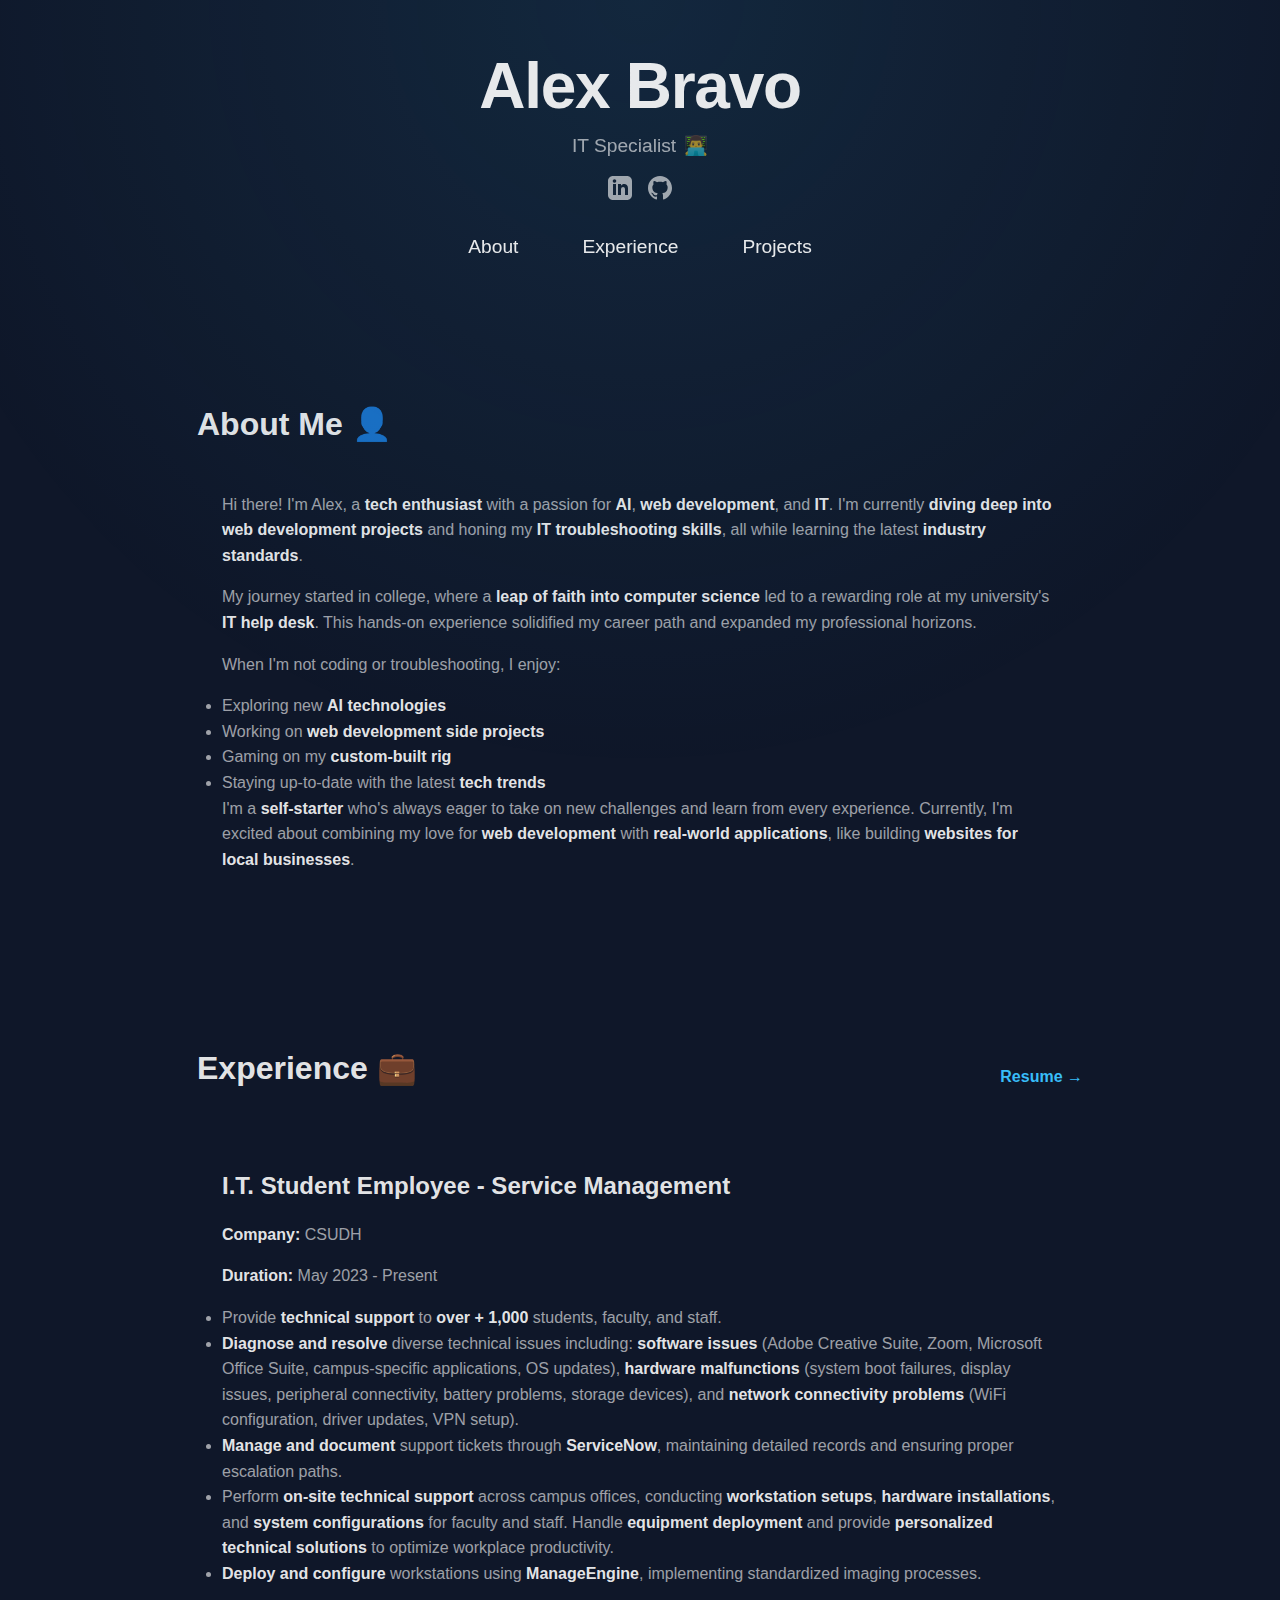
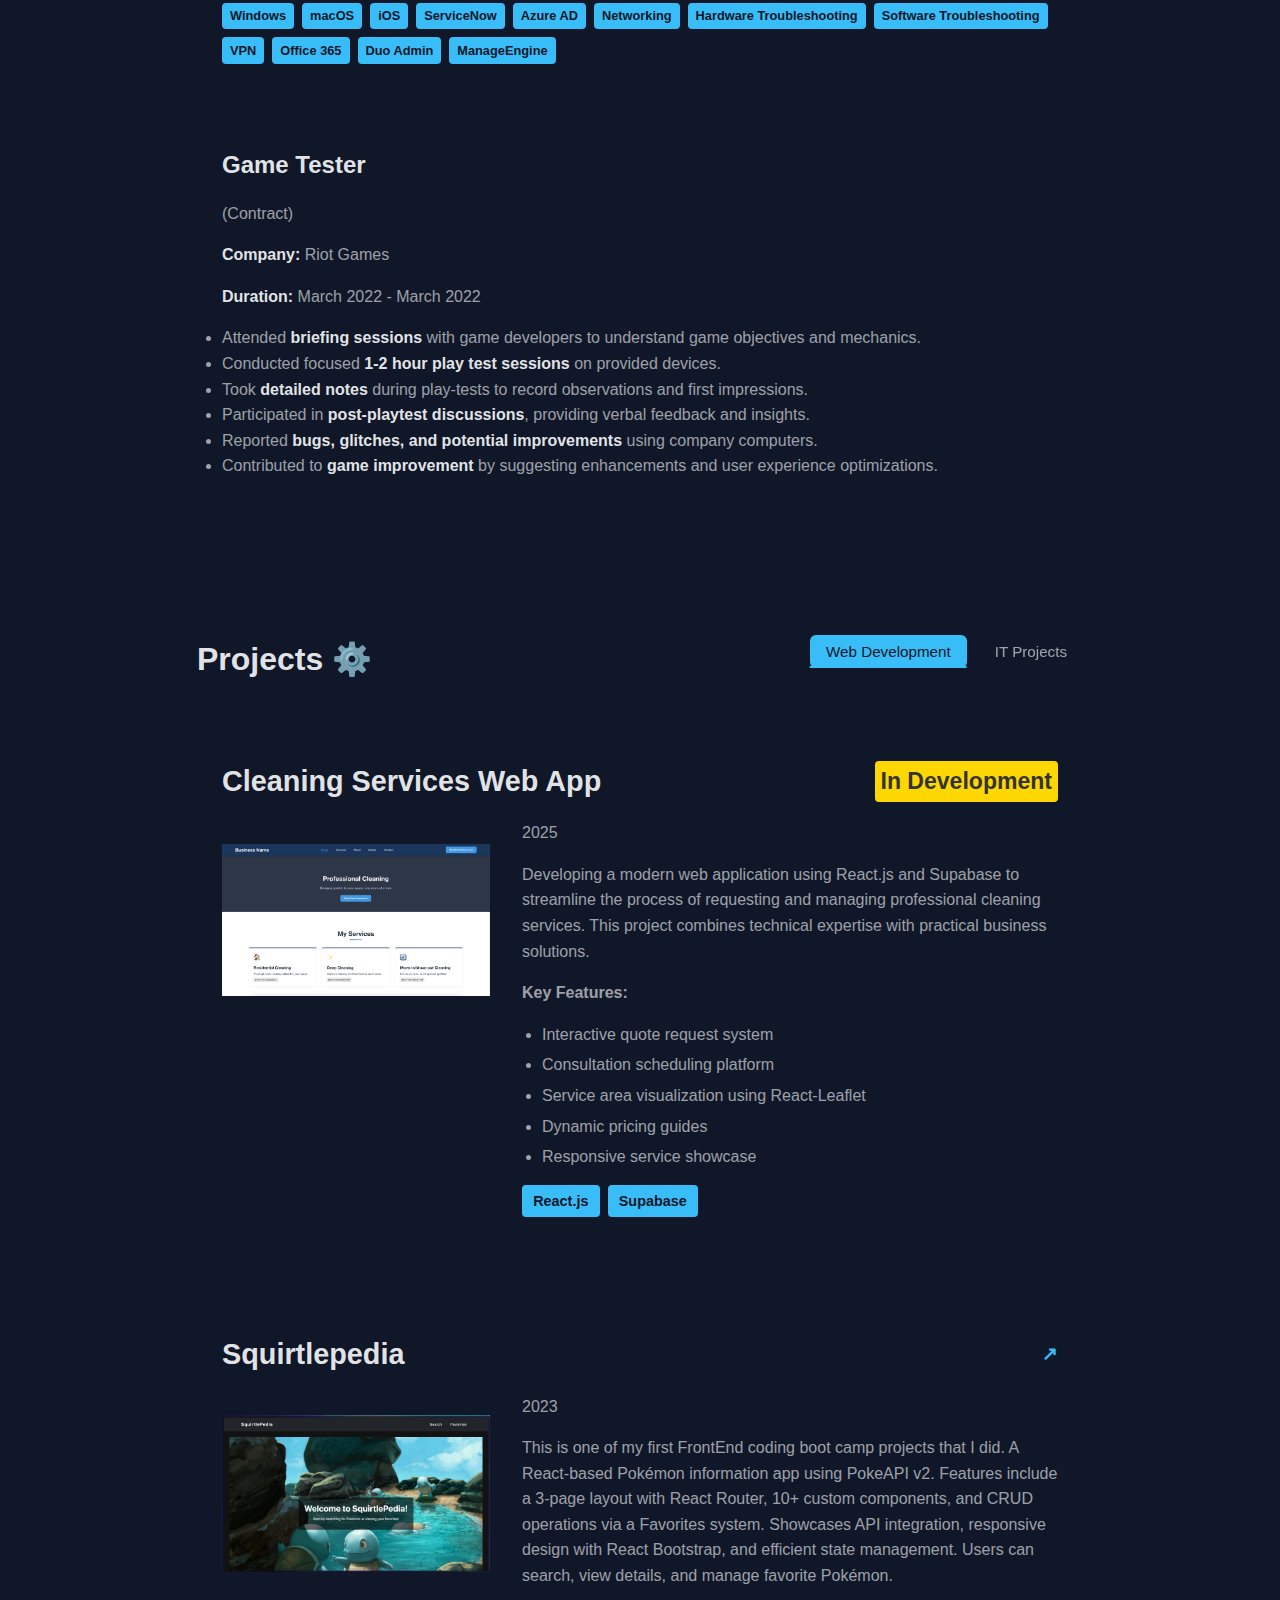
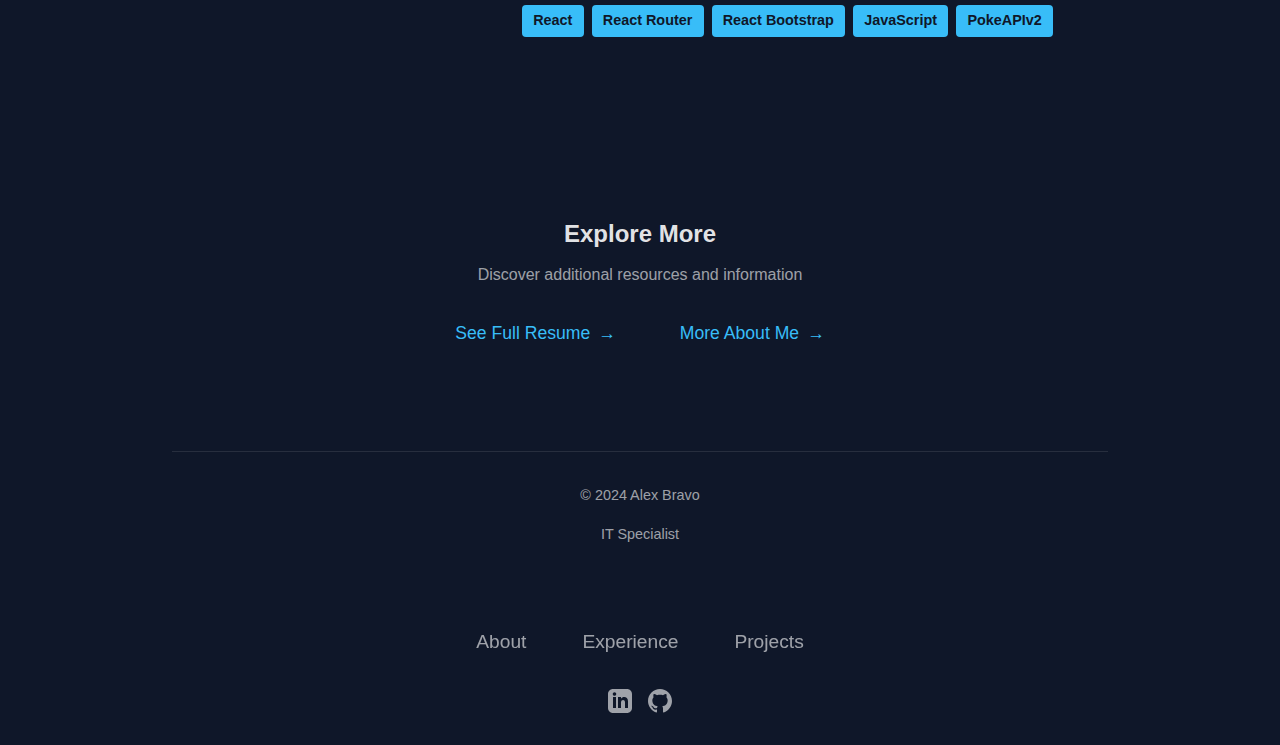
==== index.html @ 5f8d2069 "Deleted more about me page, edited a few other stuff in the home page" ====
<!DOCTYPE html5>
<html lang="en">
<head>
    <!-- Meta Tags Section:
         - UTF-8: Ensures proper character encoding
         - Viewport: Controls mobile responsive behavior
         - Description: Used for SEO and search result previews
         - Apple-specific tags: Optimizes display on iOS devices
         - Theme color: Sets the color of browser UI elements -->
    <meta charset="UTF-8">
    <meta name="viewport" content="width=device-width, initial-scale=1.0, viewport-fit=cover">
    <meta name="description" content="Alex Bravo - Web Developer portfolio showcasing projects and experience in front-end and back-end development.">
    <meta name="apple-mobile-web-app-capable" content="yes">
    <meta name="apple-mobile-web-app-status-bar-style" content="black-translucent">
    <meta name="theme-color" content="#0f1729">
    
    <!-- Favicon Section:
         Different sizes and formats for various devices and platforms
         - ICO: Traditional favicon for older browsers
         - PNG: Modern favicon format for better quality
         - Apple Touch Icon: For iOS home screen
         - Android Chrome: For Android devices -->
    <title>Alex Bravo - Portfolio</title>
    <link rel="icon" type="image/x-icon" sizes="16x16" href="images/favicons/favicon.ico">
    <link rel="icon" type="image/png" sizes="32x32" href="images/favicons/favicon-32x32.png">
    <link rel="icon" type="image/png" sizes="48x48" href="images/favicons/favicon-48x48.png">
    <link rel="apple-touch-icon" sizes="180x180" href="images/favicons/apple-touch-icon.png">
    <link rel="icon" type="image/png" sizes="192x192" href="images/favicons/android-chrome-192x192.png">
    
    <!-- External Resources:
         - CSS: Links to main stylesheet
         - Google Analytics: Tracks website traffic and user behavior -->
    <link rel="stylesheet" href="style.css">

    <!-- Google tag (gtag.js) -->
    <script async src="https://www.googletagmanager.com/gtag/js?id=G-3X3EY39VB5"></script>
    <script>
      window.dataLayer = window.dataLayer || [];
      function gtag(){dataLayer.push(arguments);}
      gtag('js', new Date());

      gtag('config', 'G-3X3EY39VB5');
    </script>
</head>
<body>
    <div class="container">
        <!-- Header Section:
             - Contains main title and navigation
             - Social media links with SVG icons
             - Navigation menu for single-page scrolling -->
        <header>
            <h1>Alex Bravo</h1>
            <p class="subtitle">
                <span>IT Specialist</span>
                <span>👨‍💻</span>
            </p>
            <div class="header-social">
                <a href="https://www.linkedin.com/in/alex-brav0/" target="_blank" rel="noopener noreferrer" aria-label="LinkedIn">
                    <svg xmlns="http://www.w3.org/2000/svg" width="24" height="24" viewBox="0 0 24 24" fill="currentColor"><path d="M19 0h-14c-2.761 0-5 2.239-5 5v14c0 2.761 2.239 5 5 5h14c2.762 0 5-2.239 5-5v-14c0-2.761-2.238-5-5-5zm-11 19h-3v-11h3v11zm-1.5-12.268c-.966 0-1.75-.79-1.75-1.764s.784-1.764 1.75-1.764 1.75.79 1.75 1.764-.783 1.764-1.75 1.764zm13.5 12.268h-3v-5.604c0-3.368-4-3.113-4 0v5.604h-3v-11h3v1.765c1.396-2.586 7-2.777 7 2.476v6.759z"/></svg>
                </a>
                <a href="https://github.com/ItsAl3xx" target="_blank" rel="noopener noreferrer" aria-label="GitHub">
                    <svg xmlns="http://www.w3.org/2000/svg" width="24" height="24" viewBox="0 0 24 24" fill="currentColor"><path d="M12 0c-6.626 0-12 5.373-12 12 0 5.302 3.438 9.8 8.207 11.387.599.111.793-.261.793-.577v-2.234c-3.338.726-4.033-1.416-4.033-1.416-.546-1.387-1.333-1.756-1.333-1.756-1.089-.745.083-.729.083-.729 1.205.084 1.839 1.237 1.839 1.237 1.07 1.834 2.807 1.304 3.492.997.107-.775.418-1.305.762-1.604-2.665-.305-5.467-1.334-5.467-5.931 0-1.311.469-2.381 1.236-3.221-.124-.303-.535-1.524.117-3.176 0 0 1.008-.322 3.301 1.23.957-.266 1.983-.399 3.003-.404 1.02.005 2.047.138 3.006.404 2.291-1.552 3.297-1.23 3.297-1.23.653 1.653.242 2.874.118 3.176.77.84 1.235 1.911 1.235 3.221 0 4.609-2.807 5.624-5.479 5.921.43.372.823 1.102.823 2.222v3.293c0 .319.192.694.801.576 4.765-1.589 8.199-6.086 8.199-11.386 0-6.627-5.373-12-12-12z"/></svg>
                </a>
            </div>
            <nav>
                <ul class="nav-links">
                    <li><a href="#about">About</a></li>
                    <li><a href="#experience">Experience</a></li>
                    <li><a href="#projects">Projects</a></li>
                </ul>
            </nav>
        </header>
        
        <!-- Main Content Section -->
        <main>
            <!-- About Section:
                 - Personal introduction
                 - Highlighted skills and interests
                 - Uses span.highlight for emphasized text
                 - Links to detailed about page -->
            <section id="about">
                <h2>About Me 👤</h2>
                <div class="about-content">
                    <p>Hi there! I'm Alex, a <span class="highlight">tech enthusiast</span> with a passion for <span class="highlight">AI</span>, <span class="highlight">web development</span>, and <span class="highlight">IT</span>. I'm currently <span class="highlight">diving deep into web development projects</span> and honing my <span class="highlight">IT troubleshooting skills</span>, all while learning the latest <span class="highlight">industry standards</span>.</p>
                    
                    <p>My journey started in college, where a <span class="highlight">leap of faith into computer science</span> led to a rewarding role at my university's <span class="highlight">IT help desk</span>. This hands-on experience solidified my career path and expanded my professional horizons.</p>
                    
                    <p>When I'm not coding or troubleshooting, I enjoy:</p>
                    <ul>
                        <li>Exploring new <span class="highlight">AI technologies</span></li>
                        <li>Working on <span class="highlight">web development side projects</span></li>
                        <li>Gaming on my <span class="highlight">custom-built rig</span></li>
                        <li>Staying up-to-date with the latest <span class="highlight">tech trends</span></li>
                    </ul>
                    
                    <p>I'm a <span class="highlight">self-starter</span> who's always eager to take on new challenges and learn from every experience. Currently, I'm excited about combining my love for <span class="highlight">web development</span> with <span class="highlight">real-world applications</span>, like building <span class="highlight">websites for local businesses</span>.</p>
                </div>
                
                <!-- <a href="more-about-me.html" class="modern-link">More About Me <span class="arrow">→</span></a> -->
            </section>
            
            <!-- Experience Section:
                 - Work history with detailed responsibilities
                 - Each job is an article element
                 - Includes tech tags for skills
                 - Links to resume PDF -->
            <section id="experience">
                <div class="section-header">
                    <h2>Experience 💼</h2>
                    <a href="images/resume/Resume - Alex B (2024).pdf" target="_blank" rel="noopener noreferrer" class="view-more">Resume →</a>
                </div>
                <article class="job">
                    <h3>I.T. Student Employee - Service Management</h3>
                    <p class="job-details"><span class="highlight">Company:</span> CSUDH</p>
                    <p class="job-details"><span class="highlight">Duration:</span> May 2023 - Present</p>
                    <ul>
                        <li>Provide <span class="highlight">technical support</span> to <span class="highlight">over + 1,000</span> students, faculty, and staff.</li>
                        <li><span class="highlight">Diagnose and resolve</span> diverse technical issues including:
                            <span class="highlight">software issues</span> (Adobe Creative Suite, Zoom, Microsoft Office Suite, campus-specific applications, OS updates), 
                            <span class="highlight">hardware malfunctions</span> (system boot failures, display issues, peripheral connectivity, battery problems, storage devices), and 
                            <span class="highlight">network connectivity problems</span> (WiFi configuration, driver updates, VPN setup).</li>
                        <li><span class="highlight">Manage and document</span> support tickets through <span class="highlight">ServiceNow</span>, maintaining detailed records and ensuring proper escalation paths.</li>
                        <li>Perform <span class="highlight">on-site technical support</span> across campus offices, conducting <span class="highlight">workstation setups</span>, <span class="highlight">hardware installations</span>, and <span class="highlight">system configurations</span> for faculty and staff. Handle <span class="highlight">equipment deployment</span> and provide <span class="highlight">personalized technical solutions</span> to optimize workplace productivity.</li>
                        <li><span class="highlight">Deploy and configure</span> workstations using <span class="highlight">ManageEngine</span>, implementing standardized imaging processes.</li>
                    </ul>
                    <div class="tech-tags">
                        <span class="tech-tag">Windows</span>
                        <span class="tech-tag">macOS</span>
                        <span class="tech-tag">iOS</span>
                        <span class="tech-tag">ServiceNow</span>
                        <span class="tech-tag">Azure AD</span>
                        <span class="tech-tag">Networking</span>
                        <span class="tech-tag">Hardware Troubleshooting</span>
                        <span class="tech-tag">Software Troubleshooting</span>
                        <span class="tech-tag">VPN</span>
                        <span class="tech-tag">Office 365</span>
                        <span class="tech-tag">Duo Admin</span>
                        <span class="tech-tag">ManageEngine</span>
                    </div>
                </article>
                <article class="job">
                    <h3>Game Tester</h3>
                    <p class="job-details">(Contract)</p>
                    <p class="job-details"><span class="highlight">Company:</span> Riot Games</p>
                    <p class="job-details"><span class="highlight">Duration:</span> March 2022 - March 2022</p>
                    <ul>
                        <li>Attended <span class="highlight">briefing sessions</span> with game developers to understand game objectives and mechanics.</li>
                        <li>Conducted focused <span class="highlight">1-2 hour play test sessions</span> on provided devices.</li>
                        <li>Took <span class="highlight">detailed notes</span> during play-tests to record observations and first impressions.</li>
                        <li>Participated in <span class="highlight">post-playtest discussions</span>, providing verbal feedback and insights.</li>
                        <li>Reported <span class="highlight">bugs, glitches, and potential improvements</span> using company computers.</li>
                        <li>Contributed to <span class="highlight">game improvement</span> by suggesting enhancements and user experience optimizations.</li>
                    </ul>
                </article>
            </section>
            
            <!-- Projects Section:
                 - Tab-based navigation between Web Dev and IT projects
                 - Project cards with images and descriptions
                 - Tags for technologies used
                 - WIP tags for ongoing projects -->
            <section id="projects">
                <div class="section-header">
                    <h2>Projects ⚙️</h2>
                    <div class="project-tabs">
                        <button class="tab-button active" data-tab="web-dev">Web Development</button>
                        <button class="tab-button" data-tab="it">IT Projects</button>
                    </div>
                </div>
                
                <div class="projects-container">
                    <!-- Web Development Projects -->
                    <div class="projects-grid active" id="web-dev-projects">
                        <article class="project-card">
                            <h3>Cleaning Services Web App <span class="wip-tag">In Development</span></h3>
                            <div class="project-content">
                                <div class="project-image">
                                    <img src="images/Homepage Cleaning Website Preview.png" alt="Cleaning Business Website Mockup">
                                </div>
                                <div class="project-details">
                                    <p class="project-year">2025</p>
                                    <p>Developing a modern web application using React.js and Supabase to streamline the process of requesting and managing professional cleaning services. This project combines technical expertise with practical business solutions.</p>
                                    <p><strong>Key Features:</strong></p>
                                    <ul>
                                        <li>Interactive quote request system</li>
                                        <li>Consultation scheduling platform</li>
                                        <li>Service area visualization using React-Leaflet</li>
                                        <li>Dynamic pricing guides</li>
                                        <li>Responsive service showcase</li>
                                    </ul>
                                    <div class="project-tags">
                                        <span class="project-tag">React.js</span>
                                        <span class="project-tag">Supabase</span>
                                    </div>
                                </div>
                            </div>
                        </article>
                        
                        <article class="project-card">
                            <h3>Squirtlepedia <a href="https://squirtlepedia.vercel.app" target="_blank" rel="noopener noreferrer" class="project-link">↗</a></h3>
                            <div class="project-content">
                                <div class="project-image">
                                    <img src="images/squirtlepedia-preview.png" alt="Squirtlepedia Preview">
                                </div>
                                <div class="project-details">
                                    <p class="project-year">2023</p>
                                    <p>This is one of my first FrontEnd coding boot camp projects that I did. 
                                        A React-based Pokémon information app using PokeAPI v2. Features include a 3-page layout with React Router, 10+ custom components, and CRUD operations via a Favorites system. 
                                        Showcases API integration, responsive design with React Bootstrap, and efficient state management. Users can search, view details, and manage favorite Pokémon.
                                    </p>
                                    <div class="project-tags">
                                        <span class="project-tag">React</span>
                                        <span class="project-tag">React Router</span>
                                        <span class="project-tag">React Bootstrap</span>
                                        <span class="project-tag">JavaScript</span>
                                        <span class="project-tag">PokeAPIv2</span>
                                    </div>
                                </div>
                            </div>
                        </article>
                    </div>

                    <!-- IT Projects -->
                    <div class="projects-grid" id="it-projects">
                        <article class="project-card">
                            <h3>Advanced Home Network Setup <span class="wip-tag">Planning</span></h3>
                            <div class="project-content">
                                <div class="project-details">
                                    <p class="project-year">2024</p>
                                    <p>Setting up a professional-grade home network to improve coverage, security, and overall network performance throughout the entire property.</p>
                                    <ul>
                                        <li>Installing a mesh network system for complete indoor and outdoor WiFi coverage</li>
                                        <li>Setting up network segmentation to keep devices separate and secure</li>
                                        <li>Implementing traffic management to ensure smooth streaming and gaming</li>
                                        <li>Configuring advanced security features and network monitoring</li>
                                        <li>Setting up secure remote access to the network</li>
                                    </ul>
                                    <div class="project-tags">
                                        <span class="project-tag">Network Architecture</span>
                                        <span class="project-tag">Mesh Networking</span>
                                        <span class="project-tag">VLANs</span>
                                        <span class="project-tag">Network Security</span>
                                        <span class="project-tag">QoS</span>
                                        <span class="project-tag">VPN</span>
                                    </div>
                                </div>
                            </div>
                        </article>

                        <article class="project-card">
                            <h3>Custom NAS Server Build <span class="wip-tag">Planning</span></h3>
                            <div class="project-content">
                                <div class="project-details">
                                    <p class="project-year">2024</p>
                                    <p>Building a custom Network Attached Storage (NAS) server to create a reliable, centralized storage solution for data backup and media streaming.</p>
                                    <ul>
                                        <li>Building a custom server optimized for 24/7 storage operations</li>
                                        <li>Installing and configuring TrueNAS for easy storage management</li>
                                        <li>Setting up data protection through RAID configuration</li>
                                        <li>Creating automated backup systems</li>
                                        <li>Implementing secure remote file access</li>
                                        <li>Setting up user permissions and data security</li>
                                    </ul>
                                    <div class="project-tags">
                                        <span class="project-tag">TrueNAS</span>
                                        <span class="project-tag">RAID</span>
                                        <span class="project-tag">Storage Management</span>
                                        <span class="project-tag">Data Redundancy</span>
                                        <span class="project-tag">System Administration</span>
                                    </div>
                                </div>
                            </div>
                        </article>
                    </div>
                </div>
            </section>

            <!-- Explore More Section:
                 - Additional navigation options
                 - Links to resume and detailed about page
                 - Modern arrow-style links -->
            <section id="explore-more">
                <h2>Explore More</h2>
                <p>Discover additional resources and information</p>
                <div class="explore-links">
                    <a href="images/resume/Resume - Alex B (2024).pdf" target="_blank" rel="noopener noreferrer" class="modern-link">
                        See Full Resume
                        <span class="arrow">→</span>
                    </a>
                    <a href="more-about-me.html" class="modern-link">More About Me <span class="arrow">→</span></a>
                </div>
            </section>
        </main>

        <!-- Footer Section:
             - Copyright information
             - Secondary navigation
             - Social media links with SVG icons
             - Matches header styling for consistency -->
        <footer>
            <div class="footer-content">
                <div class="footer-info">
                    <p>&copy; 2024 Alex Bravo</p>
                    <p>IT Specialist</p>
                </div>
                <nav class="footer-nav">
                    <a href="#about">About</a>
                    <a href="#experience">Experience</a>
                    <a href="#projects">Projects</a>
                </nav>
                <div class="footer-social">
                    <a href="https://www.linkedin.com/in/alex-brav0" target="_blank" rel="noopener noreferrer" aria-label="LinkedIn">
                        <svg xmlns="http://www.w3.org/2000/svg" width="24" height="24" viewBox="0 0 24 24" fill="currentColor"><path d="M19 0h-14c-2.761 0-5 2.239-5 5v14c0 2.761 2.239 5 5 5h14c2.762 0 5-2.239 5-5v-14c0-2.761-2.238-5-5-5zm-11 19h-3v-11h3v11zm-1.5-12.268c-.966 0-1.75-.79-1.75-1.764s.784-1.764 1.75-1.764 1.75.79 1.75 1.764-.783 1.764-1.75 1.764zm13.5 12.268h-3v-5.604c0-3.368-4-3.113-4 0v5.604h-3v-11h3v1.765c1.396-2.586 7-2.777 7 2.476v6.759z"/></svg>
                    </a>
                    <a href="https://github.com/ItsAl3xx" target="_blank" rel="noopener noreferrer" aria-label="GitHub">
                        <svg xmlns="http://www.w3.org/2000/svg" width="24" height="24" viewBox="0 0 24 24" fill="currentColor"><path d="M12 0c-6.626 0-12 5.373-12 12 0 5.302 3.438 9.8 8.207 11.387.599.111.793-.261.793-.577v-2.234c-3.338.726-4.033-1.416-4.033-1.416-.546-1.387-1.333-1.756-1.333-1.756-1.089-.745.083-.729.083-.729 1.205.084 1.839 1.237 1.839 1.237 1.07 1.834 2.807 1.304 3.492.997.107-.775.418-1.305.762-1.604-2.665-.305-5.467-1.334-5.467-5.931 0-1.311.469-2.381 1.236-3.221-.124-.303-.535-1.524.117-3.176 0 0 1.008-.322 3.301 1.23.957-.266 1.983-.399 3.003-.404 1.02.005 2.047.138 3.006.404 2.291-1.552 3.297-1.23 3.297-1.23.653 1.653.242 2.874.118 3.176.77.84 1.235 1.911 1.235 3.221 0 4.609-2.807 5.624-5.479 5.921.43.372.823 1.102.823 2.222v3.293c0 .319.192.694.801.576 4.765-1.589 8.199-6.086 8.199-11.386 0-6.627-5.373-12-12-12z"/></svg>
                    </a>
                </div>
            </div>
        </footer>
    </div>

    <!-- JavaScript:
         - Loaded at end of body for better performance
         - Handles interactive elements like project tabs -->
    <script src="script.js"></script>
</body>
</html>
---- style.css ----
/* Theme Configuration
   - Defines CSS variables for consistent theming
   - Controls colors, spacing, and layout dimensions
   - Easy to modify for different color schemes */
:root {
    --bg-primary: #0f1729;
    --bg-secondary: #1a2332;
    --text-primary: rgba(255, 255, 255, 0.9);
    --text-secondary: rgba(255, 255, 255, 0.6);
    --accent: #38bdf8;
    --hover-bg: rgba(255, 255, 255, 0.05);
    --gloss-color: rgba(56, 189, 248, 0.1);
    --container-width: 1000px;
    --container-padding: 2rem;
}

/* Global Reset and Base Styles
   - Removes default margins and padding
   - Sets box-sizing for predictable layouts
   - Establishes base font and color settings */
* { margin: 0; padding: 0; box-sizing: border-box; }

body {
    font-family: -apple-system, BlinkMacSystemFont, 'Segoe UI', Roboto, sans-serif;
    background: var(--bg-primary);
    min-height: 100vh;
    min-height: -webkit-fill-available;
    color: var(--text-secondary);
    line-height: 1.6;
    position: relative;
    font-size: 16px;
    padding-top: env(safe-area-inset-top);
    padding-bottom: env(safe-area-inset-bottom);
    padding-left: env(safe-area-inset-left);
    padding-right: env(safe-area-inset-right);
}

/* Glossy Background Effect
   - Creates subtle radial gradient overlay
   - Adds depth to the page background
   - Non-interactive layer (pointer-events: none) */
body::before {
    content: "";
    position: fixed;
    top: 0;
    left: 0;
    width: 100%;
    height: 100%;
    background: radial-gradient(circle at 50% 0%, var(--gloss-color), transparent 70%);
    pointer-events: none;
}

/* Layout Container
   - Centers content with max-width
   - Adds consistent horizontal padding
   - Responsive padding for different screen sizes */
.container {
    max-width: var(--container-width);
    margin: 0 auto;
    padding: 0 var(--container-padding);
}

/* Header Styling
   - Centers content
   - Handles safe area insets for mobile devices
   - Responsive padding adjustments */
header {
    margin-bottom: 4rem;
    text-align: center;
    padding: 3rem 0;
    position: relative;
    padding-top: max(3rem, env(safe-area-inset-top));
    margin-top: -env(safe-area-inset-top);
}

/* Typography Hierarchy
   - Defines heading sizes and spacing
   - Consistent color scheme
   - Responsive font sizing */
h1, h2, h3 {
    color: var(--text-primary);
    margin-bottom: 1rem;
    font-size: 2rem;
}

h1 {
    font-size: 4rem;
    margin-bottom: 0.5rem;
    font-weight: 700;
    letter-spacing: -0.02em;
    line-height: 1.2;
}

h2 {
    font-size: 2rem;
}

h3 {
    font-size: 1.5rem;
}

p { margin-bottom: 1rem; }

/* Highlight Styling
   - Makes important text stand out
   - Uses primary text color (white)
   - Optional subtle transition effect */
.highlight {
    color: var(--text-primary);
    font-weight: 600;
    transition: color 0.3s ease;
}

/* Remove any existing strong tag styling within highlights */
.highlight strong {
    font-weight: 600;
}

/* Navigation Menu
   - Horizontal layout with flexbox
   - Hover effects with underline animation
   - Mobile-responsive adjustments */
nav {
    margin-top: 2rem;
    transition: 0.3s;
}

nav ul,
nav ul li {
    list-style: none !important;
    margin: 0;
    padding: 0;
}

nav ul {
    display: flex;
    justify-content: center;
    gap: 2rem;
}

nav a {
    color: var(--text-primary);
    text-decoration: none;
    padding: 0.5rem 1rem;
    transition: color 0.3s ease, background-color 0.3s ease;
    font-size: 1.2rem;
    border-radius: 4px;
    position: relative;
}

nav a::after {
    content: '';
    position: absolute;
    width: 0;
    height: 2px;
    bottom: -2px;
    left: 50%;
    background-color: var(--accent);
    transition: width 0.3s ease, left 0.3s ease;
}

nav a:hover {
    color: var(--accent);
}

nav a:hover::after {
    width: 100%;
    left: 0;
}

/* Section Styling
   - Consistent spacing and borders
   - Hover effects for interactive sections
   - Excludes specific sections from hover effects */
section {
    margin-bottom: 3rem;
    padding: 1.5rem;
    border-radius: 12px;
    transition: transform 0.3s ease, background-color 0.3s ease;
    border: 1px solid transparent;
}

/* Project Cards
   - Grid layout for projects
   - Hover animations
   - Image container and sizing
   - Technology tag styling */
.project-card {
    border-radius: 12px;
    padding: 1.5rem;
    margin-bottom: 2rem;
    transition: transform 0.3s ease, background-color 0.3s ease;
    border: 1px solid transparent;
}

.project-card:hover {
    transform: translateY(-5px);
    background-color: var(--hover-bg);
    border: 1px solid rgba(255, 255, 255, 0.1);
}

/* Footer Design
   - Flexible layout with social icons
   - Responsive navigation
   - Copyright and additional info styling */
footer {
    background-color: transparent;
    color: var(--text-secondary);
    padding: 2rem 0;
    margin-top: 4rem;
    border-top: 1px solid rgba(255, 255, 255, 0.1);
}

.footer-content {
    display: flex;
    flex-direction: column;
    align-items: center;
    gap: 1.5rem;
    max-width: var(--container-width);
    margin: 0 auto;
    padding: 0 var(--container-padding);
}

.footer-nav {
    display: flex;
    justify-content: center;
    flex-wrap: wrap;
    gap: 1.5rem;
}

.footer-nav a {
    color: var(--text-secondary);
    text-decoration: none;
    transition: color 0.3s ease;
}

.footer-nav a:hover {
    color: var(--accent);
}

.footer-social {
    display: flex;
    justify-content: center;
    gap: 1rem;
}

.footer-social a {
    color: var(--text-secondary);
    transition: color 0.3s ease;
}

.footer-social a:hover {
    color: var(--accent);
}

.footer-social svg {
    width: 24px;
    height: 24px;
}

.footer-info {
    font-size: 0.9rem;
    text-align: center;
}

/* Interactive Elements
   - Button and link styling
   - Hover effects and transitions
   - Consistent accent colors */
.button-link {
    display: inline-block;
    background-color: var(--accent);
    color: var(--bg-primary);
    padding: 0.5rem 1rem;
    border-radius: 4px;
    text-decoration: none;
    font-weight: 600;
    transition: background-color 0.3s ease, transform 0.3s ease;
}

.button-link:hover {
    background-color: #2ca8e0;
    transform: translateY(-2px);
}

/* Mobile Responsiveness
   - Breakpoints at 768px and 480px
   - Stack layouts on smaller screens
   - Adjust font sizes and spacing
   - Hide/show specific elements */
@media (max-width: 768px) {
    section, .project-card, .job, .about-content {
        transform: none !important;
        background: transparent !important;
        border: none !important;
        padding: 1rem;
    }

    section:hover, .project-card:hover, .job:hover, .about-content:hover {
        transform: none !important;
        background: transparent !important;
        border: none !important;
    }

    /* Ensure no hover effects persist on mobile */
    * {
        -webkit-tap-highlight-color: transparent;
    }
}

@media (max-width: 480px) {
    .project-card, .job, .about-content {
        padding: 1rem;
    }
}

/* iOS-Specific Adjustments
   - Safe area insets
   - WebKit-specific properties
   - Touch interaction improvements */
@supports (-webkit-touch-callout: none) {
    html {
        height: -webkit-fill-available;
    }
    
    body {
        background: var(--bg-primary);
    }
    
    .container {
        padding-top: env(safe-area-inset-top);
    }
}

/* Sticky Header
   - Fixed positioning
   - Blur effect background
   - Smooth show/hide transitions */
.sticky-section-header {
    position: fixed;
    top: 0;
    left: 0;
    width: 100%;
    background: rgba(15, 23, 41, 0.85);
    backdrop-filter: blur(8px);
    -webkit-backdrop-filter: blur(8px);
    padding: 1rem;
    z-index: 1000;
    transform: translateY(-100%);
    opacity: 0;
    transition: transform 0.3s ease, opacity 0.3s ease;
    border-bottom: 1px solid rgba(255, 255, 255, 0.1);
    padding-top: max(1rem, env(safe-area-inset-top));
}

.sticky-section-header.visible {
    transform: translateY(0);
    opacity: 1;
}

.sticky-section-header h2 {
    margin: 0;
    font-size: 1.5rem;
}

/* Hide regular section headers when sticky header is visible */
section h2.hidden {
    opacity: 0;
    transition: opacity 0.3s ease;
}

/* Optional: Add subtle zoom effect on hover */
.project-card:hover .project-image img {
    transform: scale(1.02);
}

/* Project Filtering
   - Tab-based navigation
   - Active state styling
   - Smooth transitions between views */
.project-tabs {
    display: flex;
    justify-content: center;
    gap: 1rem;
    margin-bottom: 2rem;
}

.tab-button {
    background: transparent;
    border: 1px solid var(--accent);
    color: var(--text-primary);
    padding: 0.5rem 1.5rem;
    border-radius: 6px;
    cursor: pointer;
    font-size: 1rem;
    transition: all 0.3s ease;
}

.tab-button:hover {
    background: rgba(56, 189, 248, 0.1);
}

.tab-button.active {
    background: var(--accent);
    color: var(--bg-primary);
}

/* Projects grid visibility */
.projects-grid {
    display: none;
    opacity: 0;
    transition: opacity 0.3s ease;
}

.projects-grid.active {
    display: grid;
    opacity: 1;
}

/* Responsive adjustments */
@media (max-width: 768px) {
    .project-tabs {
        flex-direction: row;
        padding: 0 1rem;
    }
    
    .tab-button {
        flex: 1;
        text-align: center;
        padding: 0.5rem 1rem;
        font-size: 0.9rem;
    }
}

/* Updated project tabs styling */
.project-tabs {
    display: flex;
    gap: 0.75rem;
}

.tab-button {
    background: transparent;
    border: none;
    color: var(--text-secondary);
    padding: 0.5rem 1rem;
    border-radius: 6px;
    cursor: pointer;
    font-size: 0.95rem;
    font-weight: 500;
    transition: all 0.2s ease;
    position: relative;
}

.tab-button::after {
    content: '';
    position: absolute;
    bottom: 0;
    left: 50%;
    width: 0;
    height: 2px;
    background-color: var(--accent);
    transition: all 0.2s ease;
    transform: translateX(-50%);
}

.tab-button:hover {
    color: var(--text-primary);
}

.tab-button.active::after {
    width: 100%;
}

/* Responsive adjustments */
@media (max-width: 768px) {
    .section-header {
        flex-direction: column;
        align-items: flex-start;
        gap: 1rem;
    }

    .project-tabs {
        width: 100%;
    }

    .tab-button {
        flex: 1;
        text-align: center;
        white-space: nowrap;
        font-size: 0.9rem;
    }
}

/* Update WIP tag for mobile */
@media (max-width: 480px) {
    .wip-tag {
        font-size: 0.7em;
        padding: 1px 4px;
        margin-left: 5px;
        display: inline-block;
        vertical-align: middle;
    }

    .project-card h3 {
        font-size: 1.3rem;
        margin-bottom: 1rem;
        display: flex;
        align-items: center;
        flex-wrap: wrap;
        gap: 5px;
    }
}

/* Work In Progress Tags
   - Contrasting colors for visibility
   - Responsive sizing
   - Positioning within project cards */
.wip-tag {
    background-color: #ffd700;
    color: #333;
    font-size: 0.8em;
    padding: 2px 6px;
    border-radius: 4px;
    margin-left: 10px;
}

/* Add these styles where your other nav styles are */
nav a.active {
    color: var(--accent);
}

nav a.active::after {
    width: 100%;
    left: 0;
}

/* Style Explore More section */
#explore-more {
    margin-top: 4rem;
    padding: 2rem 0;
    border-top: 1px solid var(--border-color);
    text-align: center;
    background: transparent;
    border: none;
}

#explore-more:hover {
    transform: none;
    background: transparent;
    border: none;
}

#explore-more h2 {
    font-size: 1.5rem;
    margin-bottom: 0.5rem;
}

#explore-more p {
    color: var(--text-secondary);
    margin-bottom: 1.5rem;
}

.explore-links {
    display: flex;
    justify-content: center;
    gap: 2rem;
}

.explore-links .modern-link {
    font-size: 1.1rem;
}

/* Responsive adjustments for Explore More section */
@media (max-width: 768px) {
    .explore-links {
        flex-direction: column;
        align-items: center;
        gap: 1rem;
    }
    
    .button-link {
        width: 100%;
        max-width: 200px;
        text-align: center;
    }
}

/* Style modern links */
.modern-link {
    display: inline-flex;
    align-items: center;
    color: var(--accent);
    text-decoration: none;
    font-weight: 500;
    font-size: 1rem;
    transition: color 0.3s ease;
    margin: 0 1rem;
    padding: 0.5rem 0;
    background-color: transparent;
}

.modern-link:focus,
.modern-link:hover,
.modern-link:active {
    outline: none;
    box-shadow: none;
    -webkit-tap-highlight-color: transparent;
}

.modern-link .arrow {
    margin-left: 0.5rem;
    transition: transform 0.3s ease;
}

.modern-link:hover .arrow {
    transform: translateX(5px);
}

/* Style section headers */
.section-header {
    display: flex;
    justify-content: space-between;
    align-items: center;
    margin-bottom: 2rem;
}

.view-more {
    color: var(--accent);
    text-decoration: none;
    font-weight: 600;
    transition: color 0.3s ease;
}

.view-more:hover {
    color: #2ca8e0;
}

/* Style More About Me section */
#more-about-me {
    display: flex;
    flex-direction: column;
    align-items: center;
    margin-bottom: 4rem;
    text-align: center;
    padding: 1.5rem;
    border-radius: 12px;
    transition: transform 0.3s ease, background-color 0.3s ease;
    border: 1px solid transparent;
}

#more-about-me:hover {
    transform: translateY(-5px);
    background-color: var(--hover-bg);
    border: 1px solid rgba(255, 255, 255, 0.1);
}

.profile-image-placeholder {
    width: 200px;
    height: 200px;
    background-color: var(--hover-bg);
    border-radius: 8px;
    margin-bottom: 2rem;
    transition: transform 0.3s ease, box-shadow 0.3s ease;
}

/* Remove the individual hover effect from the image since the whole section now hovers */
.profile-image-placeholder:hover {
    transform: none;
    box-shadow: none;
}

/* Mobile styles */
@media (max-width: 768px) {
    #more-about-me {
        transform: none;
        background: transparent;
        border: none;
        padding: 1rem;
    }

    #more-about-me:hover {
        transform: none;
        background: transparent;
        border: none;
    }

    .profile-image-placeholder {
        width: 150px;
        height: 150px;
    }

    .about-me-content {
        padding: 0 1rem;
    }
}

/* Style header social icons */
.header-social {
    display: flex;
    justify-content: center;
    gap: 1rem;
    margin-top: 1rem;
    margin-bottom: 2rem;
}

.header-social a {
    color: var(--text-secondary);
    transition: color 0.3s ease;
}

.header-social a:hover {
    color: var(--accent);
}

.header-social svg {
    width: 24px;
    height: 24px;
    fill: currentColor;
}

/* Update header styles if needed */
header {
    margin-bottom: 4rem;
    text-align: center;
    padding: 3rem 0;
}

/* Existing styles for h1 and subtitle... */

/* Mobile styles */
@media (max-width: 480px) {
    nav {
        display: none; /* Hide the entire nav element on mobile */
    }

    .header-social {
        margin-top: 0.5rem;
        margin-bottom: 1rem;
    }
}

/* Navbar styles */
nav {
    margin-top: 2rem;
}

nav ul,
nav ul li {
    list-style: none !important;
    margin: 0;
    padding: 0;
}

nav ul {
    display: flex;
    justify-content: center;
    gap: 2rem;
}

nav a {
    color: var(--text-primary);
    text-decoration: none;
    padding: 0.5rem 1rem;
    transition: color 0.3s ease, background-color 0.3s ease;
    font-size: 1.2rem;
    border-radius: 4px;
    position: relative;
}

nav a::after {
    content: '';
    position: absolute;
    width: 0;
    height: 2px;
    bottom: -2px;
    left: 50%;
    background-color: var(--accent);
    transition: width 0.3s ease, left 0.3s ease;
}

nav a:hover {
    color: var(--accent);
}

nav a:hover::after {
    width: 100%;
    left: 0;
}

/* Mobile styles */
@media (max-width: 480px) {
    nav ul {
        flex-direction: column;
        align-items: center;
        gap: 1rem;
    }

    nav a {
        font-size: 1rem;
    }
}

/* Style job entries */
.job {
    margin-bottom: 2rem;
    padding: 1.5rem;
    border-radius: 12px;
    transition: transform 0.3s ease, background-color 0.3s ease;
    border: 1px solid transparent;
}

.job:hover {
    transform: translateY(-5px);
    background-color: var(--hover-bg);
    border: 1px solid rgba(255, 255, 255, 0.1);
}

/* Style technology tags */
.tech-tags {
    display: flex;
    flex-wrap: wrap;
    gap: 0.5rem;
    margin-top: 1rem;
}

.tech-tag {
    background-color: var(--accent);
    color: var(--bg-primary);
    padding: 0.2rem 0.5rem;
    border-radius: 4px;
    font-size: 0.8rem;
    font-weight: 600;
}

/* Style projects section */
.projects-grid {
    display: grid;
    grid-template-columns: 1fr;
    gap: 2rem;
}

/* Base project card styles */
.project-card {
    border-radius: 12px;
    padding: 1.5rem;
    margin-bottom: 2rem;
    transition: transform 0.3s ease, background-color 0.3s ease;
    border: 1px solid transparent;
}

.project-card h3 {
    font-size: 1.8rem;
    margin-bottom: 1rem;
    display: flex;
    align-items: center;
    justify-content: space-between;
}

.project-link {
    font-size: 1.2rem;
    color: var(--accent);
    text-decoration: none;
}

.project-content {
    display: flex;
    gap: 2rem;
}

.project-image {
    flex: 1;
    min-width: 250px;
    height: 200px;
    overflow: hidden;
    background-color: transparent;
    border-radius: 0;
}

.project-image img {
    width: 100%;
    height: 100%;
    border-radius: 0;
    object-fit: contain;
    transition: transform 0.3s ease;
}

.project-details {
    flex: 2;
}

.project-year {
    font-size: 1.1em;
    color: var(--text-secondary);
    margin-bottom: 10px;
}

.project-details p {
    font-size: 1rem;
    margin-bottom: 1rem;
    color: var(--text-secondary);
}

.project-tags {
    display: flex;
    flex-wrap: wrap;
    gap: 0.5rem;
}

.project-tag {
    background-color: var(--accent);
    color: var(--bg-primary);
    padding: 0.3rem 0.7rem;
    border-radius: 4px;
    font-size: 0.9rem;
    font-weight: 600;
}

/* Mobile styles for project cards */
@media (max-width: 768px) {
    .project-content {
        flex-direction: column;
        gap: 1.5rem;
    }

    .project-image {
        min-width: 100%;
        height: 200px;
    }

    .project-details {
        width: 100%;
    }

    .project-tags {
        display: flex;
        flex-wrap: wrap;
        gap: 0.5rem;
    }

    .project-tag {
        font-size: 0.8rem;
        padding: 0.3rem 0.6rem;
    }

    .project-card h3 {
        font-size: 1.3rem;
        margin-bottom: 1rem;
    }

    .project-year {
        font-size: 0.9rem;
        margin-bottom: 0.5rem;
    }

    .project-card p {
        font-size: 0.95rem;
        line-height: 1.5;
    }

    .project-card ul {
        margin-left: 1rem;
        margin-bottom: 1rem;
    }

    .project-card ul li {
        font-size: 0.95rem;
        margin-bottom: 0.5rem;
    }
}

/* Even smaller screens */
@media (max-width: 480px) {
    .project-card {
        padding: 1rem;
    }

    .project-tag {
        font-size: 0.75rem;
        padding: 0.25rem 0.5rem;
    }
}

/* Style footer */
footer {
    background-color: transparent;
    color: var(--text-secondary);
    padding: 2rem 0;
    margin-top: 4rem;
    border-top: 1px solid rgba(255, 255, 255, 0.1);
}

.footer-content {
    display: flex;
    flex-direction: column;
    align-items: center;
    gap: 1.5rem;
    max-width: var(--container-width);
    margin: 0 auto;
    padding: 0 var(--container-padding);
}

.footer-nav {
    display: flex;
    justify-content: center;
    flex-wrap: wrap;
    gap: 1.5rem;
}

.footer-nav a {
    color: var(--text-secondary);
    text-decoration: none;
    transition: color 0.3s ease;
}

.footer-nav a:hover {
    color: var(--accent);
}

.footer-social {
    display: flex;
    justify-content: center;
    gap: 1rem;
}

.footer-social a {
    color: var(--text-secondary);
    transition: color 0.3s ease;
}

.footer-social a:hover {
    color: var(--accent);
}

.footer-social svg {
    width: 24px;
    height: 24px;
}

.footer-info {
    font-size: 0.9rem;
    text-align: center;
}

/* Responsive footer adjustments */
@media (max-width: 768px) {
    .footer-nav {
        flex-direction: column;
        align-items: center;
        gap: 1rem;
    }
}

/* Style button links */
.button-link {
    display: inline-block;
    background-color: var(--accent);
    color: var(--bg-primary);
    padding: 0.5rem 1rem;
    border-radius: 4px;
    text-decoration: none;
    font-weight: 600;
    transition: background-color 0.3s ease, transform 0.3s ease;
}

.button-link:hover {
    background-color: #2ca8e0;
    transform: translateY(-2px);
}

/* Style Explore More section */
#explore-more {
    margin-top: 4rem;
    padding: 2rem 0;
    border-top: 1px solid var(--border-color);
    text-align: center;
    background: transparent;
    border: none;
}

#explore-more:hover {
    transform: none;
    background: transparent;
    border: none;
}

#explore-more h2 {
    font-size: 1.5rem;
    margin-bottom: 0.5rem;
}

#explore-more p {
    color: var(--text-secondary);
    margin-bottom: 1.5rem;
}

.explore-links {
    display: flex;
    justify-content: center;
    gap: 2rem;
}

.explore-links .modern-link {
    font-size: 1.1rem;
}

/* Responsive adjustments for Explore More section */
@media (max-width: 768px) {
    .explore-links {
        flex-direction: column;
        align-items: center;
        gap: 1rem;
    }
    
    .button-link {
        width: 100%;
        max-width: 200px;
        text-align: center;
    }
}

/* Style modern links */
.modern-link {
    display: inline-flex;
    align-items: center;
    color: var(--accent);
    text-decoration: none;
    font-weight: 500;
    font-size: 1rem;
    transition: color 0.3s ease;
    margin: 0 1rem;
    padding: 0.5rem 0;
    background-color: transparent;
}

.modern-link:focus,
.modern-link:hover,
.modern-link:active {
    outline: none;
    box-shadow: none;
    -webkit-tap-highlight-color: transparent;
}

.modern-link .arrow {
    margin-left: 0.5rem;
    transition: transform 0.3s ease;
}

.modern-link:hover .arrow {
    transform: translateX(5px);
}

/* Style section headers */
.section-header {
    display: flex;
    justify-content: space-between;
    align-items: center;
    margin-bottom: 2rem;
}

.view-more {
    color: var(--accent);
    text-decoration: none;
    font-weight: 600;
    transition: color 0.3s ease;
}

.view-more:hover {
    color: #2ca8e0;
}

/* Style More About Me section */
#more-about-me {
    display: flex;
    flex-direction: column;
    align-items: center;
    margin-bottom: 4rem;
    text-align: center;
    padding: 1.5rem;
    border-radius: 12px;
    transition: transform 0.3s ease, background-color 0.3s ease;
    border: 1px solid transparent;
}

#more-about-me:hover {
    transform: translateY(-5px);
    background-color: var(--hover-bg);
    border: 1px solid rgba(255, 255, 255, 0.1);
}

.profile-image-placeholder {
    width: 200px;
    height: 200px;
    background-color: var(--hover-bg);
    border-radius: 8px;
    margin-bottom: 2rem;
    transition: transform 0.3s ease, box-shadow 0.3s ease;
}

/* Remove the individual hover effect from the image since the whole section now hovers */
.profile-image-placeholder:hover {
    transform: none;
    box-shadow: none;
}

/* Mobile styles */
@media (max-width: 768px) {
    #more-about-me {
        transform: none;
        background: transparent;
        border: none;
        padding: 1rem;
    }

    #more-about-me:hover {
        transform: none;
        background: transparent;
        border: none;
    }

    .profile-image-placeholder {
        width: 150px;
        height: 150px;
    }

    .about-me-content {
        padding: 0 1rem;
    }
}

/* Style header social icons */
.header-social {
    display: flex;
    justify-content: center;
    gap: 1rem;
    margin-top: 1rem;
    margin-bottom: 2rem;
}

.header-social a {
    color: var(--text-secondary);
    transition: color 0.3s ease;
}

.header-social a:hover {
    color: var(--accent);
}

.header-social svg {
    width: 24px;
    height: 24px;
    fill: currentColor;
}

/* Update header styles if needed */
header {
    margin-bottom: 4rem;
    text-align: center;
    padding: 3rem 0;
}

/* Existing styles for h1 and subtitle... */

/* Mobile styles */
@media (max-width: 480px) {
    /* Existing mobile styles... */

    .header-social {
        margin-top: 0.5rem;
        margin-bottom: 1rem;
    }
}

/* Navbar styles */
nav {
    margin-top: 2rem;
}

nav ul,
nav ul li {
    list-style: none !important;
    margin: 0;
    padding: 0;
}

nav ul {
    display: flex;
    justify-content: center;
    gap: 2rem;
}

nav a {
    color: var(--text-primary);
    text-decoration: none;
    padding: 0.5rem 1rem;
    transition: color 0.3s ease, background-color 0.3s ease;
    font-size: 1.2rem;
    border-radius: 4px;
    position: relative;
}

nav a::after {
    content: '';
    position: absolute;
    width: 0;
    height: 2px;
    bottom: -2px;
    left: 50%;
    background-color: var(--accent);
    transition: width 0.3s ease, left 0.3s ease;
}

nav a:hover {
    color: var(--accent);
}

nav a:hover::after {
    width: 100%;
    left: 0;
}

/* Mobile styles */
@media (max-width: 480px) {
    nav ul {
        flex-direction: column;
        align-items: center;
        gap: 1rem;
    }

    nav a {
        font-size: 1rem;
    }
}

.wip-tag {
    background-color: #ffd700;
    color: #333;
    font-size: 0.8em;
    padding: 2px 6px;
    border-radius: 4px;
    margin-left: 10px;
}

.project-card ul {
    padding-left: 20px;
    margin-bottom: 15px;
}

.project-card ul li {
    margin-bottom: 5px;
}

/* Add these styles where your other nav styles are */
nav a.active {
    color: var(--accent);
}

nav a.active::after {
    width: 100%;
    left: 0;
}

/* Update the mobile sticky header styles */
@media (max-width: 480px) {
    .sticky-section-header {
        position: fixed;
        top: 0;
        left: 0;
        width: 100%;
        background: rgba(15, 23, 41, 0.85);
        backdrop-filter: blur(8px);
        -webkit-backdrop-filter: blur(8px);
        padding: 1rem 0;
        z-index: 1000;
        transform: translateY(-100%);
        opacity: 0;
        transition: transform 0.3s ease, opacity 0.3s ease;
        border-bottom: 1px solid rgba(255, 255, 255, 0.1);
        padding-top: max(1rem, env(safe-area-inset-top));
    }

    .sticky-section-header .container {
        padding: 0 var(--container-padding);
    }

    .sticky-section-header h2 {
        margin: 0;
        font-size: 1.5rem;
        text-align: left;
    }
}

/* For larger screens, keep the centered alignment */
@media (min-width: 481px) {
    .sticky-section-header {
        text-align: center;
    }
}

/* Add hover effect for about content */
.about-content {
    border-radius: 12px;
    padding: 1.5rem;
    margin-bottom: 2rem;
    transition: transform 0.3s ease, background-color 0.3s ease;
    border: 1px solid transparent;
}

.about-content:hover {
    transform: translateY(-5px);
    background-color: var(--hover-bg);
    border: 1px solid rgba(255, 255, 255, 0.1);
}

/* Add specific iOS styling */
@supports (-webkit-touch-callout: none) {
    html {
        height: -webkit-fill-available;
    }
    
    body {
        background: var(--bg-primary);
    }
    
    .container {
        padding-top: env(safe-area-inset-top);
    }
}

/* Add these styles for the sticky header */
.sticky-section-header {
    position: fixed;
    top: 0;
    left: 0;
    width: 100%;
    background: rgba(15, 23, 41, 0.85);
    backdrop-filter: blur(8px);
    -webkit-backdrop-filter: blur(8px);
    padding: 1rem;
    z-index: 1000;
    transform: translateY(-100%);
    opacity: 0;
    transition: transform 0.3s ease, opacity 0.3s ease;
    border-bottom: 1px solid rgba(255, 255, 255, 0.1);
    padding-top: max(1rem, env(safe-area-inset-top));
}

.sticky-section-header.visible {
    transform: translateY(0);
    opacity: 1;
}

.sticky-section-header h2 {
    margin: 0;
    font-size: 1.5rem;
}

/* Hide regular section headers when sticky header is visible */
section h2.hidden {
    opacity: 0;
    transition: opacity 0.3s ease;
}

/* Optional: Add subtle zoom effect on hover */
.project-card:hover .project-image img {
    transform: scale(1.02);
}

/* Project tabs styling */
.project-tabs {
    display: flex;
    justify-content: center;
    gap: 1rem;
    margin-bottom: 2rem;
}

.tab-button {
    background: transparent;
    border: 1px solid var(--accent);
    color: var(--text-primary);
    padding: 0.5rem 1.5rem;
    border-radius: 6px;
    cursor: pointer;
    font-size: 1rem;
    transition: all 0.3s ease;
}

.tab-button:hover {
    background: rgba(56, 189, 248, 0.1);
}

.tab-button.active {
    background: var(--accent);
    color: var(--bg-primary);
}

/* Projects grid visibility */
.projects-grid {
    display: none;
    opacity: 0;
    transition: opacity 0.3s ease;
}

.projects-grid.active {
    display: grid;
    opacity: 1;
}

/* Responsive adjustments */
@media (max-width: 768px) {
    .project-tabs {
        flex-direction: row;
        padding: 0 1rem;
    }
    
    .tab-button {
        flex: 1;
        text-align: center;
        padding: 0.5rem 1rem;
        font-size: 0.9rem;
    }
}

/* Updated project tabs styling */
.project-tabs {
    display: flex;
    gap: 0.75rem;
}

.tab-button {
    background: transparent;
    border: none;
    color: var(--text-secondary);
    padding: 0.5rem 1rem;
    border-radius: 6px;
    cursor: pointer;
    font-size: 0.95rem;
    font-weight: 500;
    transition: all 0.2s ease;
    position: relative;
}

.tab-button::after {
    content: '';
    position: absolute;
    bottom: 0;
    left: 50%;
    width: 0;
    height: 2px;
    background-color: var(--accent);
    transition: all 0.2s ease;
    transform: translateX(-50%);
}

.tab-button:hover {
    color: var(--text-primary);
}

.tab-button.active::after {
    width: 100%;
}

/* Responsive adjustments */
@media (max-width: 768px) {
    .section-header {
        flex-direction: column;
        align-items: flex-start;
        gap: 1rem;
    }

    .project-tabs {
        width: 100%;
    }

    .tab-button {
        flex: 1;
        text-align: center;
        white-space: nowrap;
        font-size: 0.9rem;
    }
}

/* Update WIP tag for mobile */
@media (max-width: 480px) {
    .wip-tag {
        font-size: 0.7em;
        padding: 1px 4px;
        margin-left: 5px;
        display: inline-block;
        vertical-align: middle;
    }

    .project-card h3 {
        font-size: 1.3rem;
        margin-bottom: 1rem;
        display: flex;
        align-items: center;
        flex-wrap: wrap;
        gap: 5px;
    }
}

/* Update subtitle styles */
.subtitle {
    color: var(--text-secondary); /* Less bright white */
    font-size: 1.2rem; /* Smaller font size */
    margin-bottom: 1rem;
    line-height: 1.4;
    display: flex;
    align-items: center;
    justify-content: center;
    gap: 0.5rem;
}

/* Mobile styles for subtitle */
@media (max-width: 480px) {
    .subtitle {
        font-size: 1rem;
        padding: 0 1rem;
        flex-direction: column; /* Stack items vertically */
        gap: 0.25rem; /* Reduce gap between stacked items */
    }
}
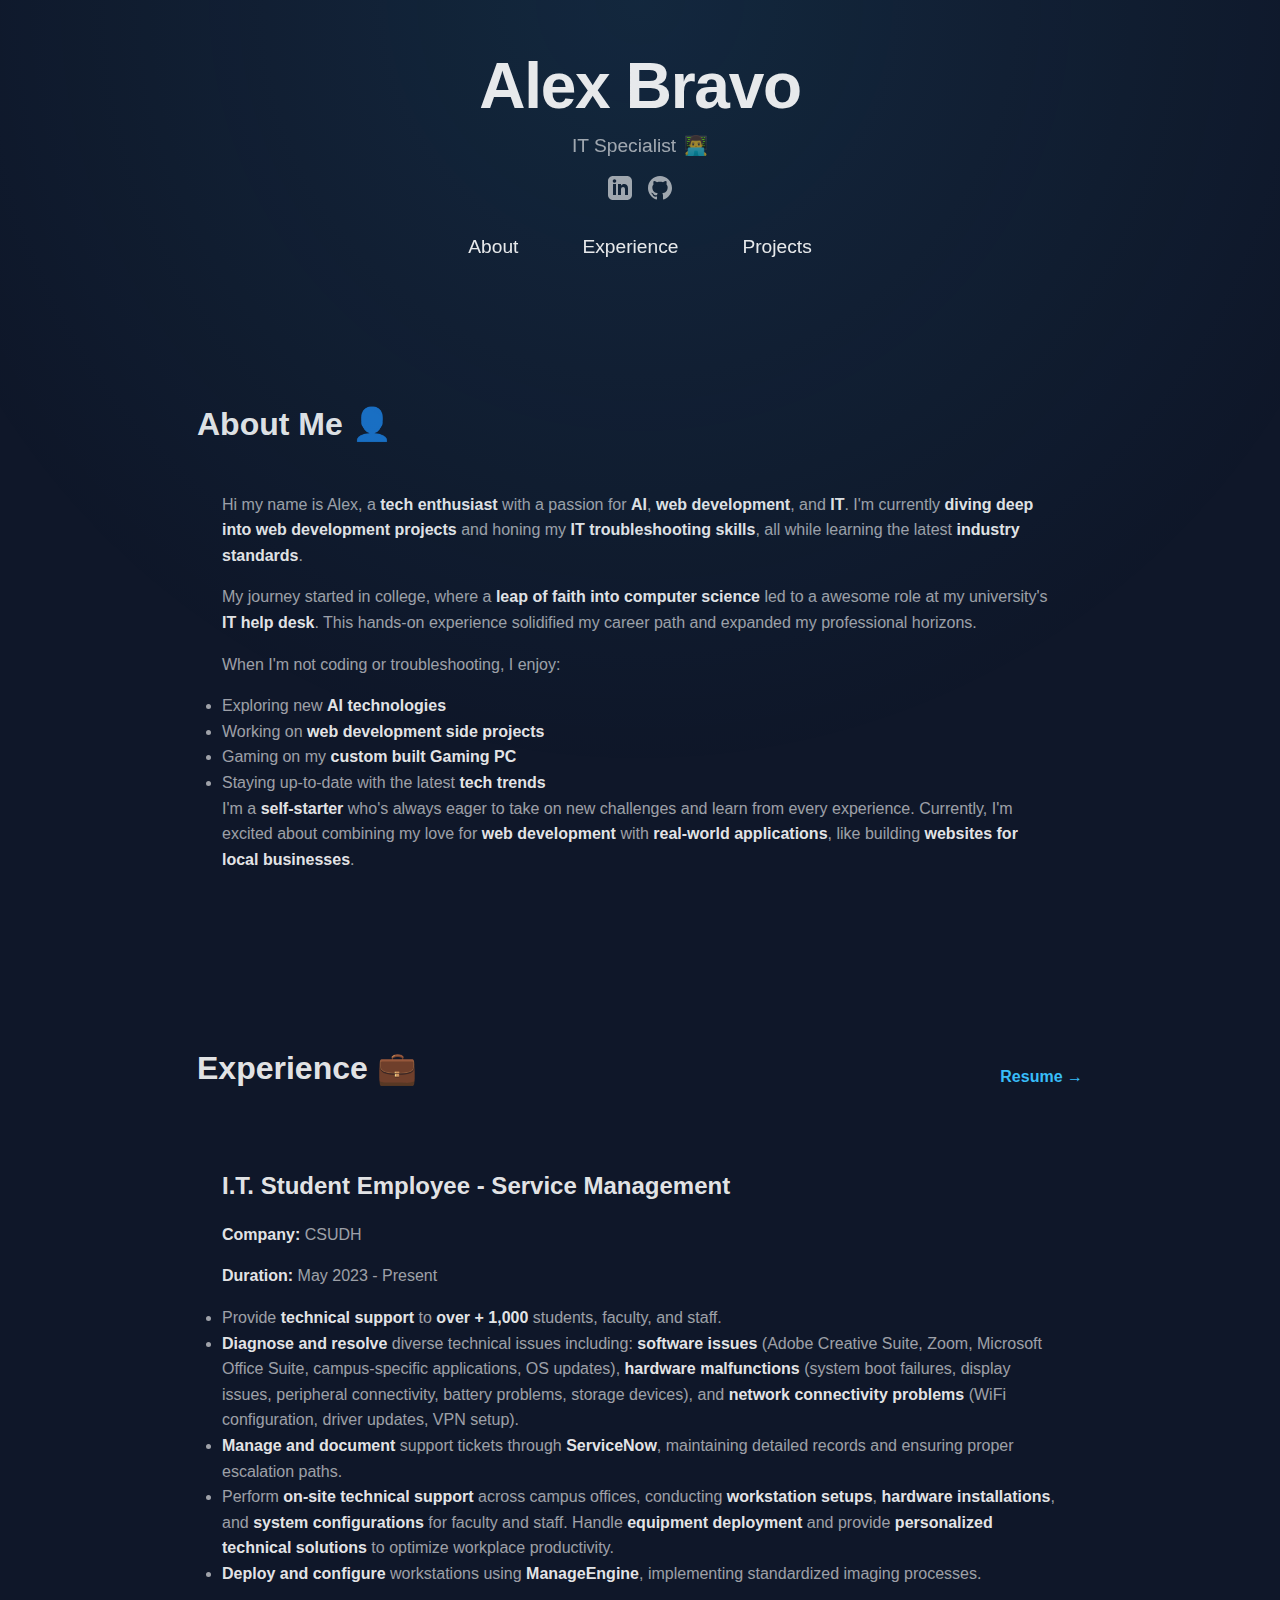
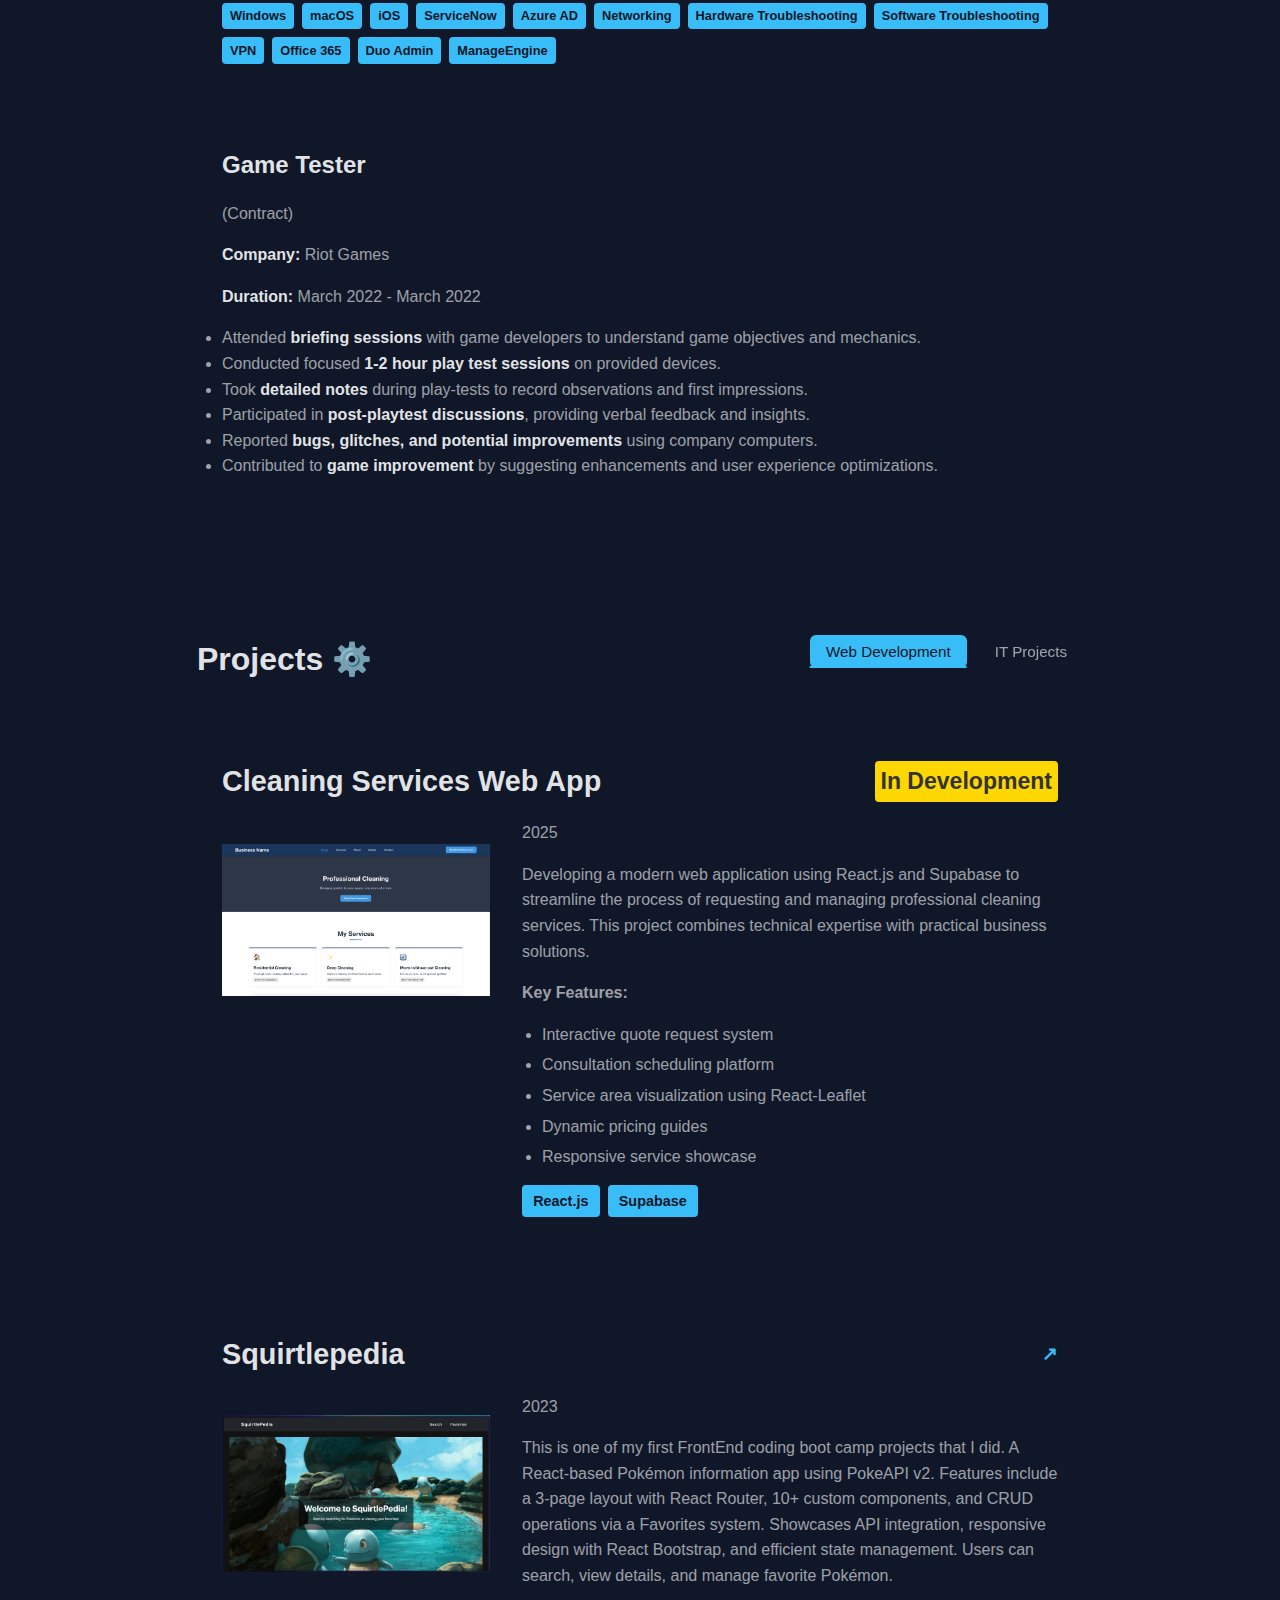
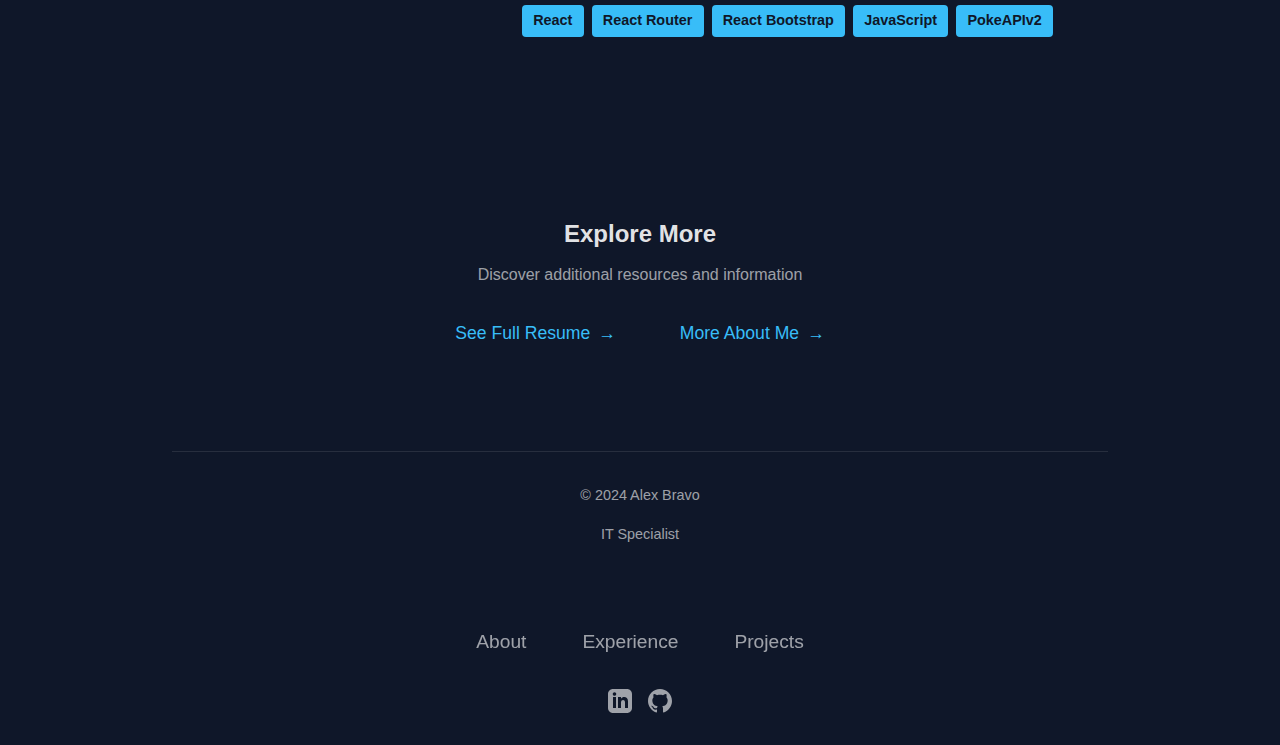
==== commit 2a5c9f30: "Updated details on about me section" ====
--- a/index.html
+++ b/index.html
@@ -81,15 +81,15 @@
             <section id="about">
                 <h2>About Me 👤</h2>
                 <div class="about-content">
-                    <p>Hi there! I'm Alex, a <span class="highlight">tech enthusiast</span> with a passion for <span class="highlight">AI</span>, <span class="highlight">web development</span>, and <span class="highlight">IT</span>. I'm currently <span class="highlight">diving deep into web development projects</span> and honing my <span class="highlight">IT troubleshooting skills</span>, all while learning the latest <span class="highlight">industry standards</span>.</p>
+                    <p>Hi my name is Alex, a <span class="highlight">tech enthusiast</span> with a passion for <span class="highlight">AI</span>, <span class="highlight">web development</span>, and <span class="highlight">IT</span>. I'm currently <span class="highlight">diving deep into web development projects</span> and honing my <span class="highlight">IT troubleshooting skills</span>, all while learning the latest <span class="highlight">industry standards</span>.</p>
                     
-                    <p>My journey started in college, where a <span class="highlight">leap of faith into computer science</span> led to a rewarding role at my university's <span class="highlight">IT help desk</span>. This hands-on experience solidified my career path and expanded my professional horizons.</p>
+                    <p>My journey started in college, where a <span class="highlight">leap of faith into computer science</span> led to a awesome role at my university's <span class="highlight">IT help desk</span>. This hands-on experience solidified my career path and expanded my professional horizons.</p>
                     
                     <p>When I'm not coding or troubleshooting, I enjoy:</p>
                     <ul>
                         <li>Exploring new <span class="highlight">AI technologies</span></li>
                         <li>Working on <span class="highlight">web development side projects</span></li>
-                        <li>Gaming on my <span class="highlight">custom-built rig</span></li>
+                        <li>Gaming on my <span class="highlight">custom built Gaming PC</span></li>
                         <li>Staying up-to-date with the latest <span class="highlight">tech trends</span></li>
                     </ul>
                     
@@ -226,7 +226,7 @@
                             <h3>Advanced Home Network Setup <span class="wip-tag">Planning</span></h3>
                             <div class="project-content">
                                 <div class="project-details">
-                                    <p class="project-year">2024</p>
+                                    <p class="project-year">2025</p>
                                     <p>Setting up a professional-grade home network to improve coverage, security, and overall network performance throughout the entire property.</p>
                                     <ul>
                                         <li>Installing a mesh network system for complete indoor and outdoor WiFi coverage</li>
@@ -251,7 +251,7 @@
                             <h3>Custom NAS Server Build <span class="wip-tag">Planning</span></h3>
                             <div class="project-content">
                                 <div class="project-details">
-                                    <p class="project-year">2024</p>
+                                    <p class="project-year">2025</p>
                                     <p>Building a custom Network Attached Storage (NAS) server to create a reliable, centralized storage solution for data backup and media streaming.</p>
                                     <ul>
                                         <li>Building a custom server optimized for 24/7 storage operations</li>
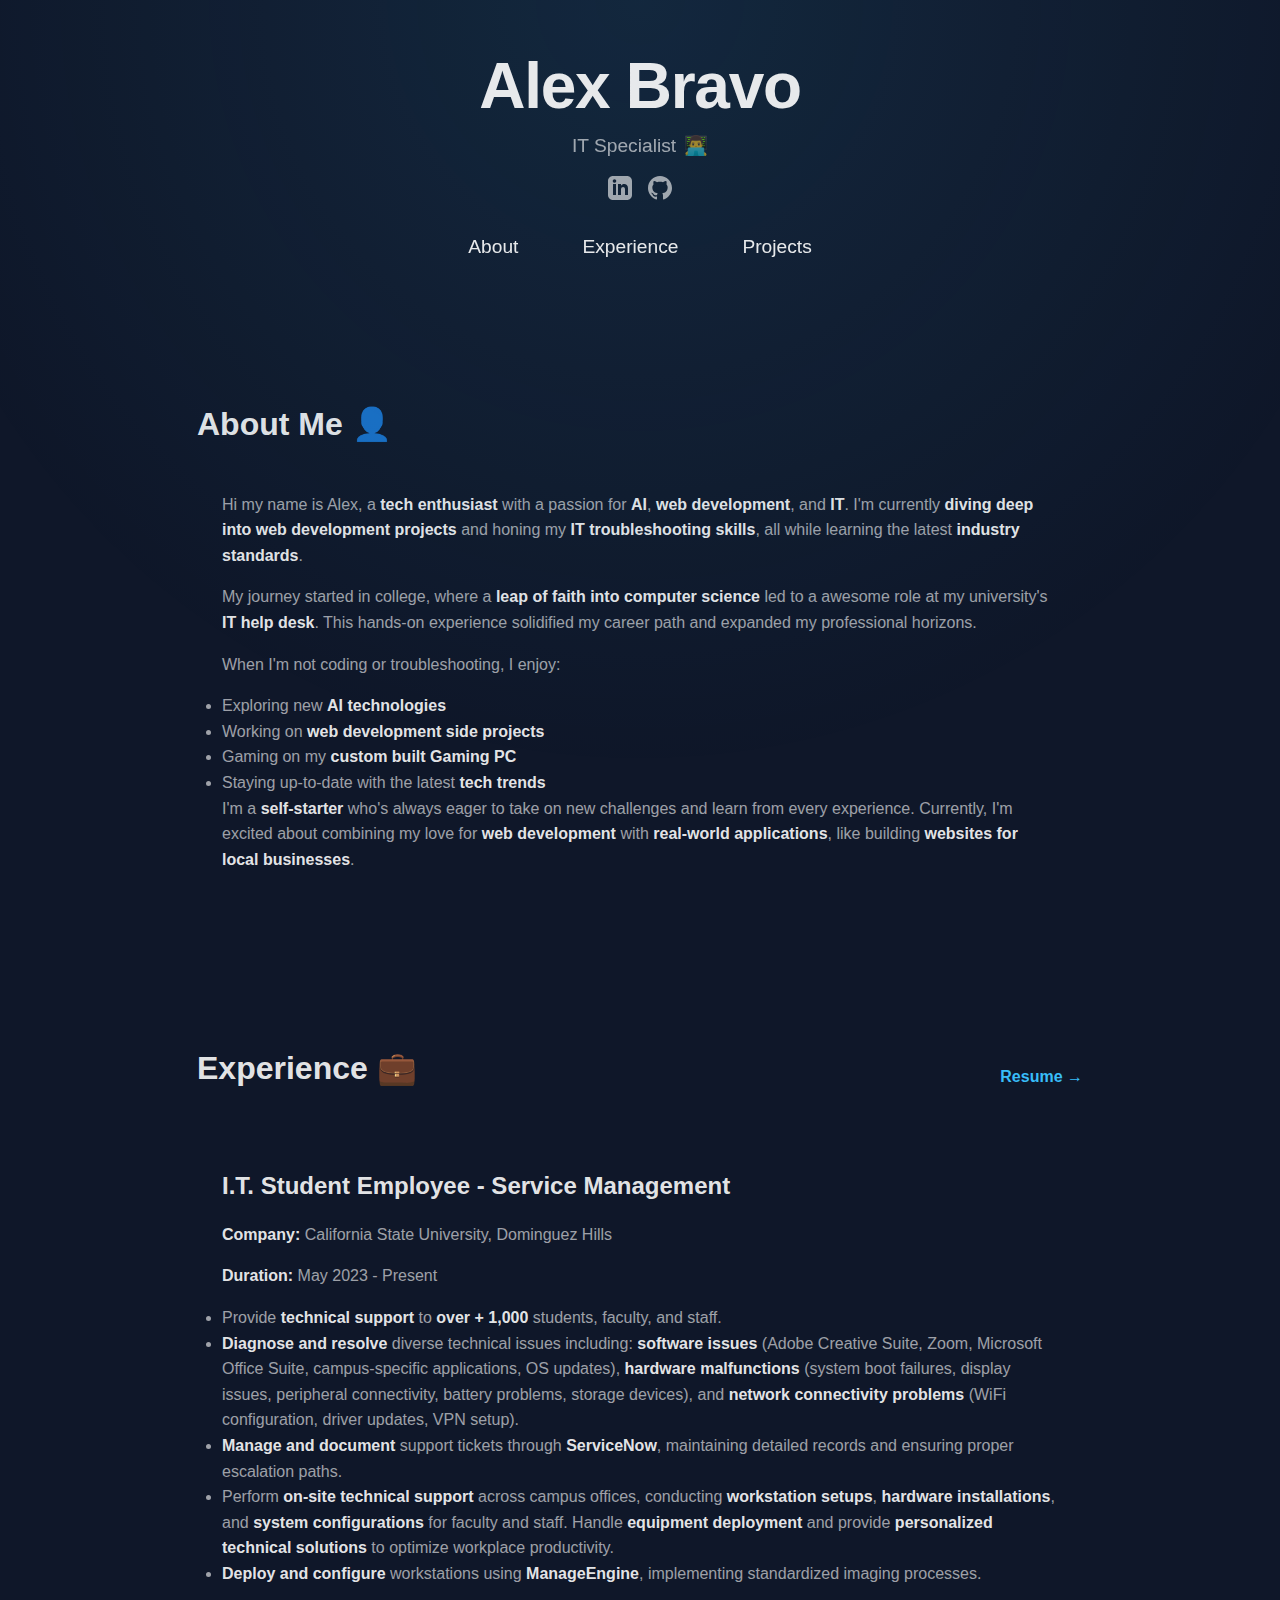
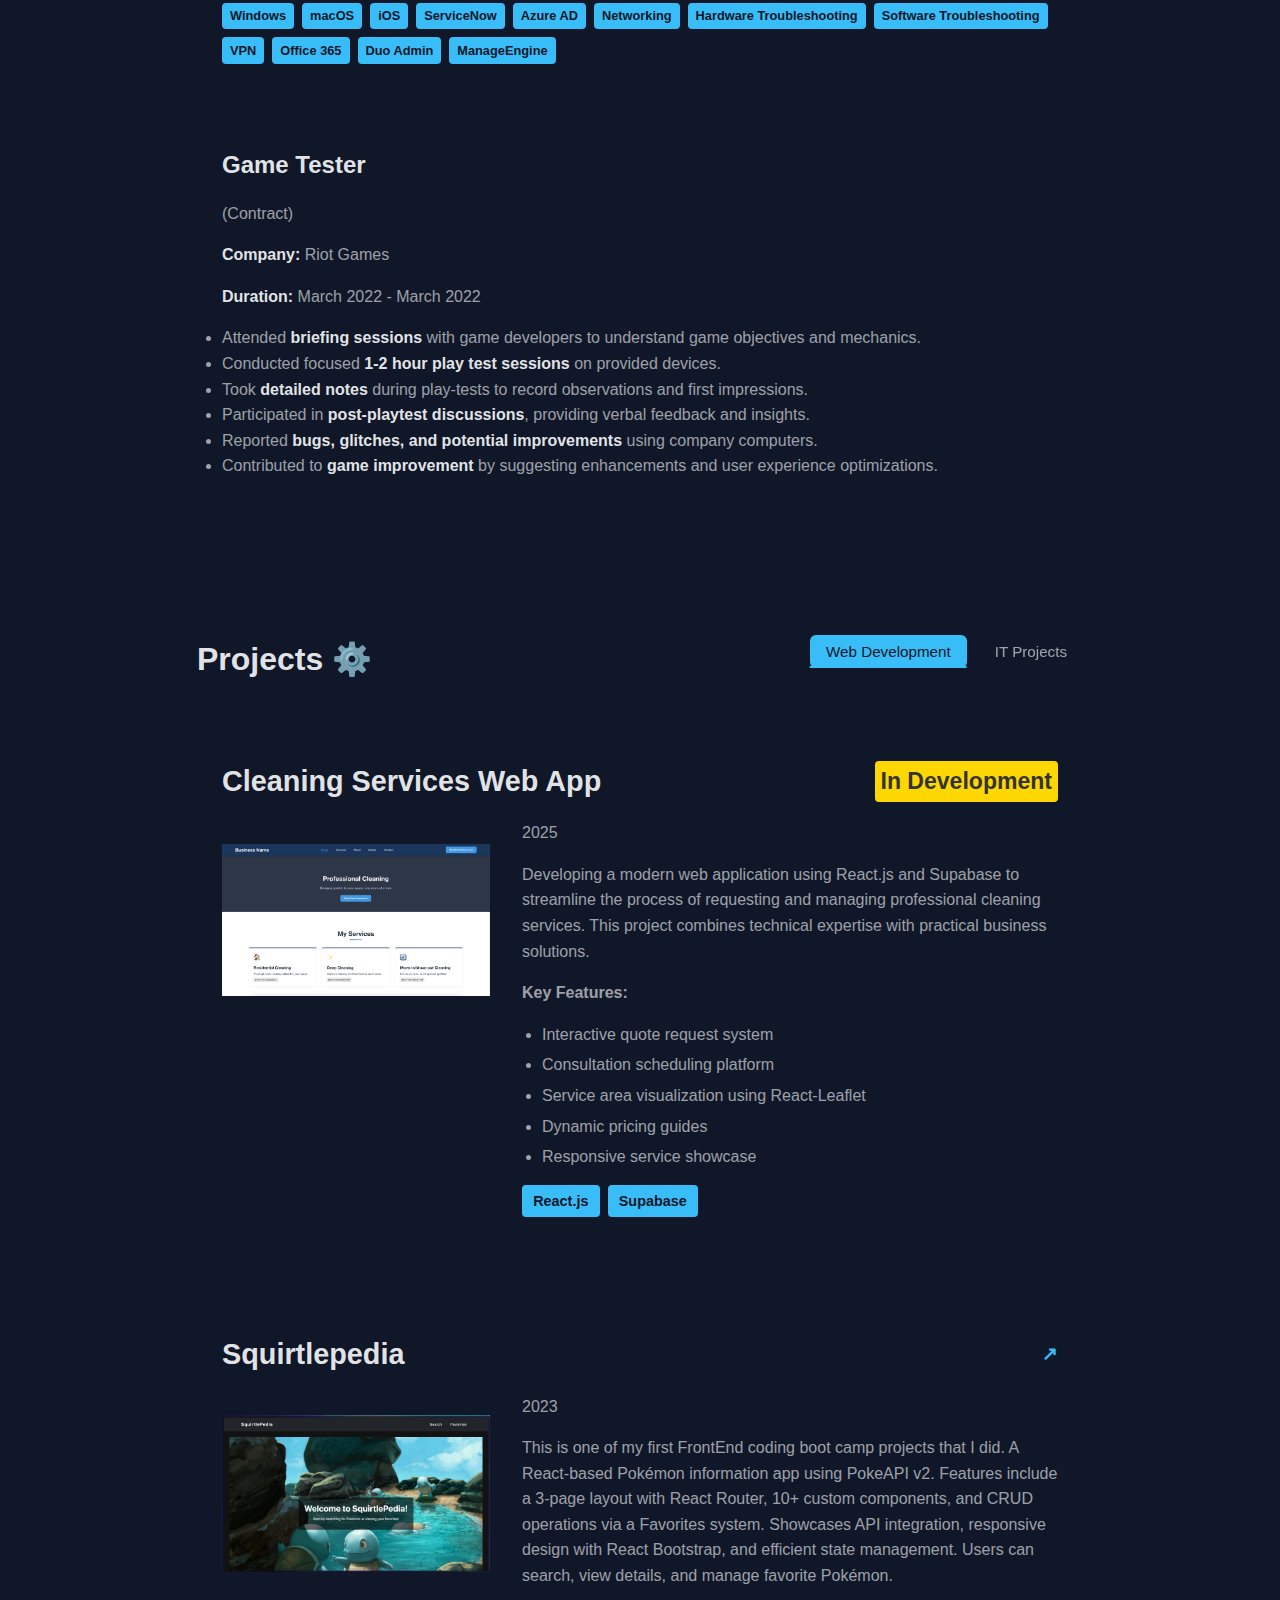
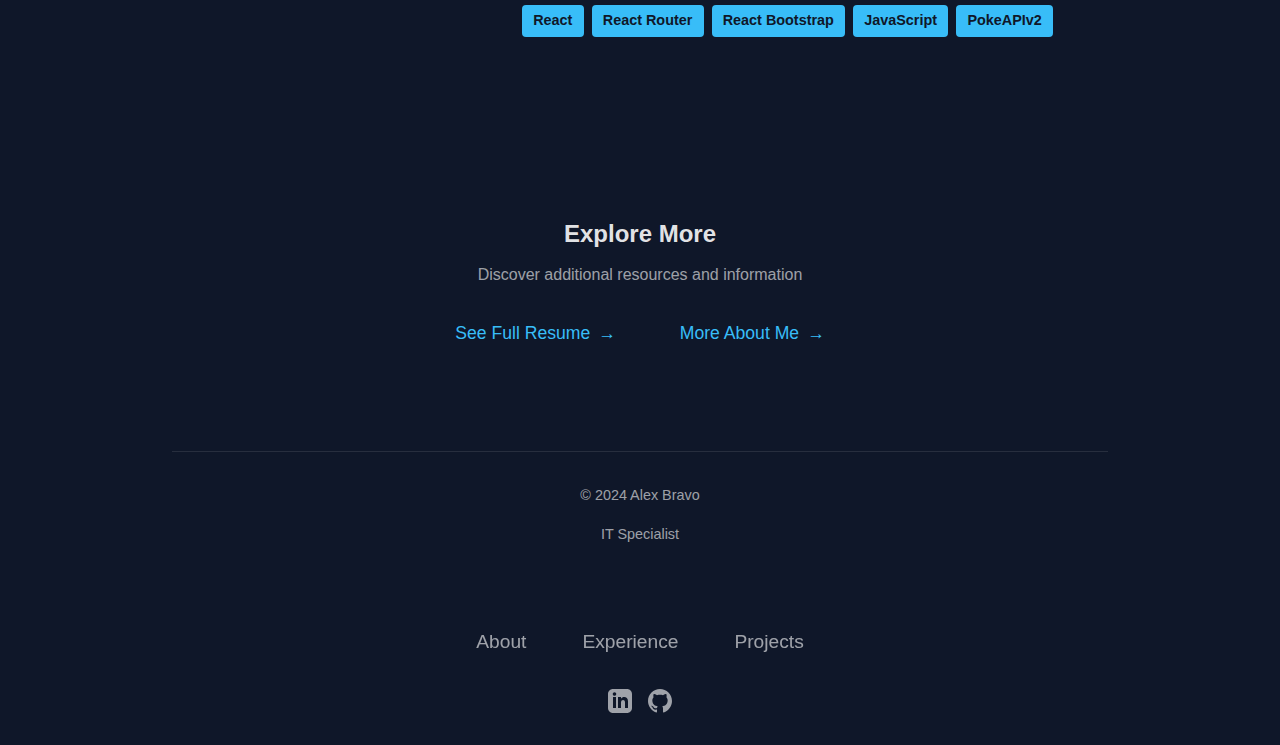
==== commit 52ca3791: "Updated Job  details" ====
--- a/index.html
+++ b/index.html
@@ -111,7 +111,7 @@
                 </div>
                 <article class="job">
                     <h3>I.T. Student Employee - Service Management</h3>
-                    <p class="job-details"><span class="highlight">Company:</span> CSUDH</p>
+                    <p class="job-details"><span class="highlight">Company:</span> California State University, Dominguez Hills</p>
                     <p class="job-details"><span class="highlight">Duration:</span> May 2023 - Present</p>
                     <ul>
                         <li>Provide <span class="highlight">technical support</span> to <span class="highlight">over + 1,000</span> students, faculty, and staff.</li>
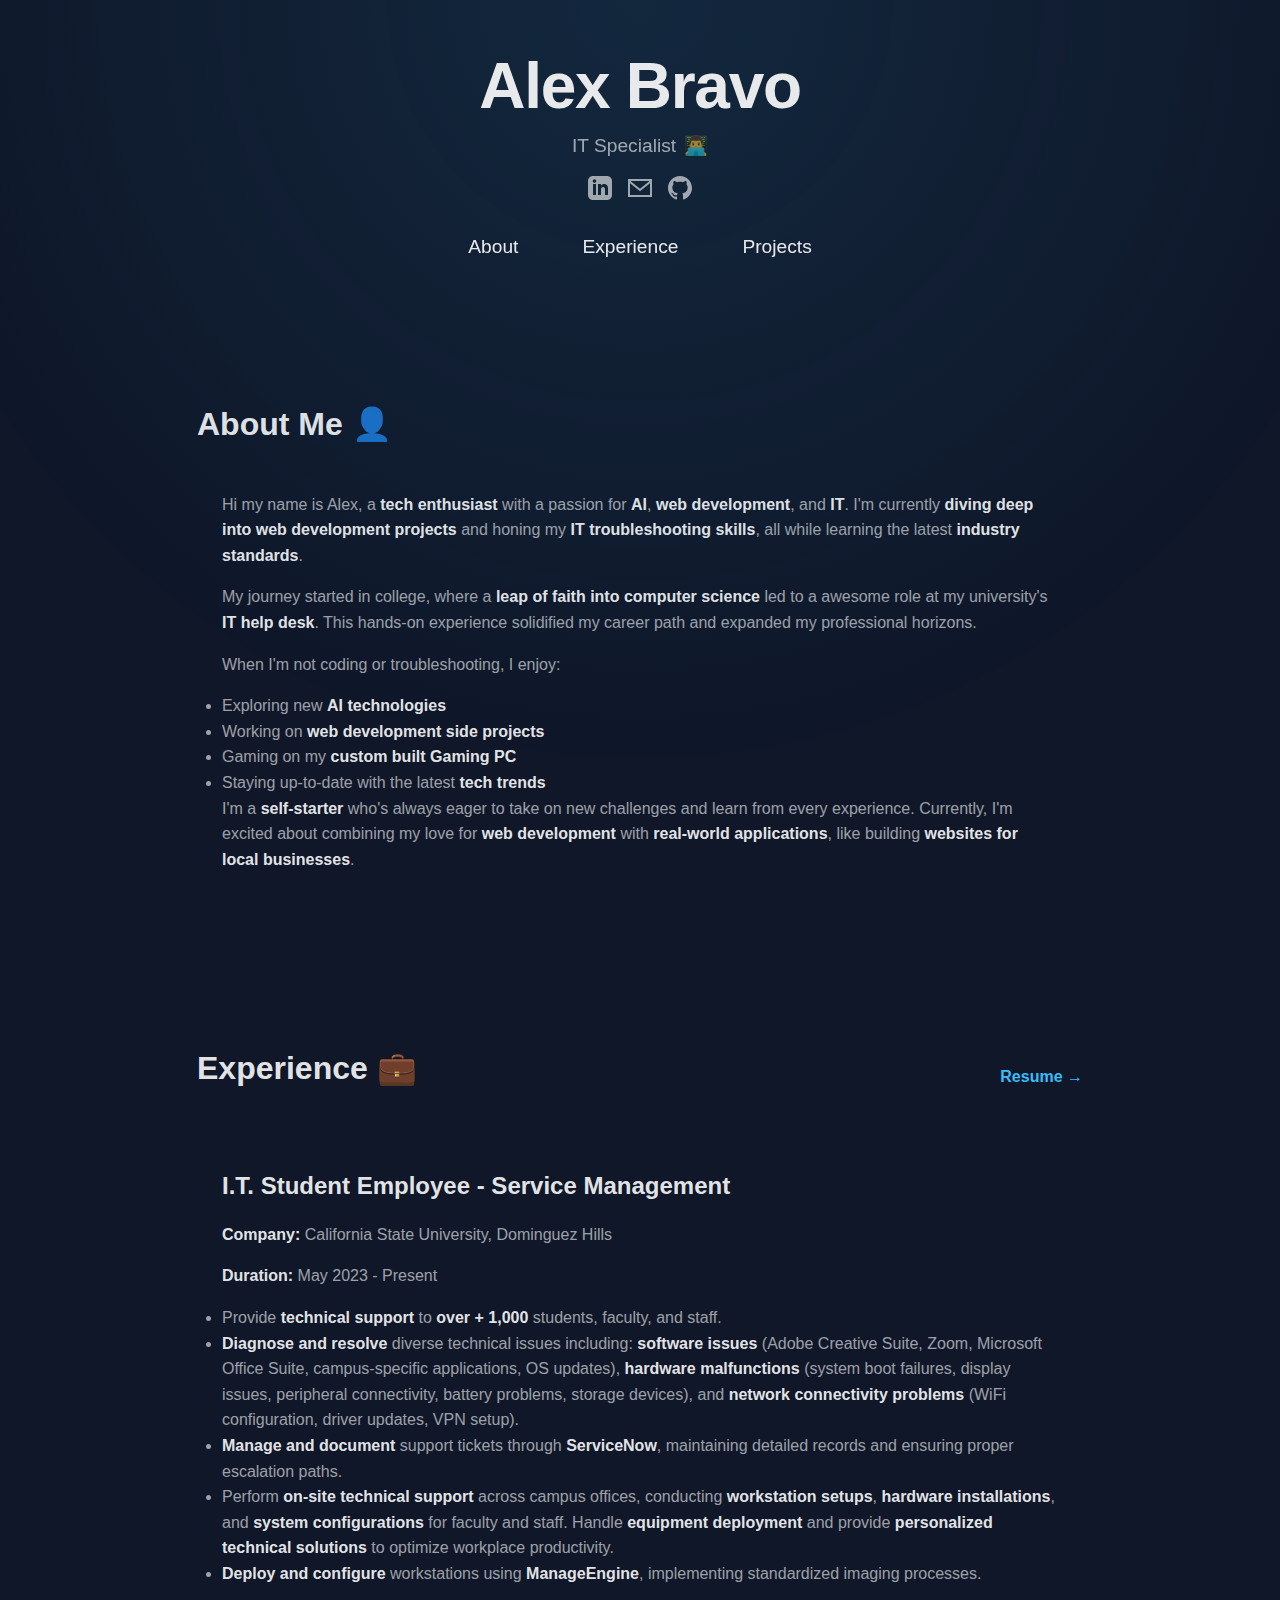
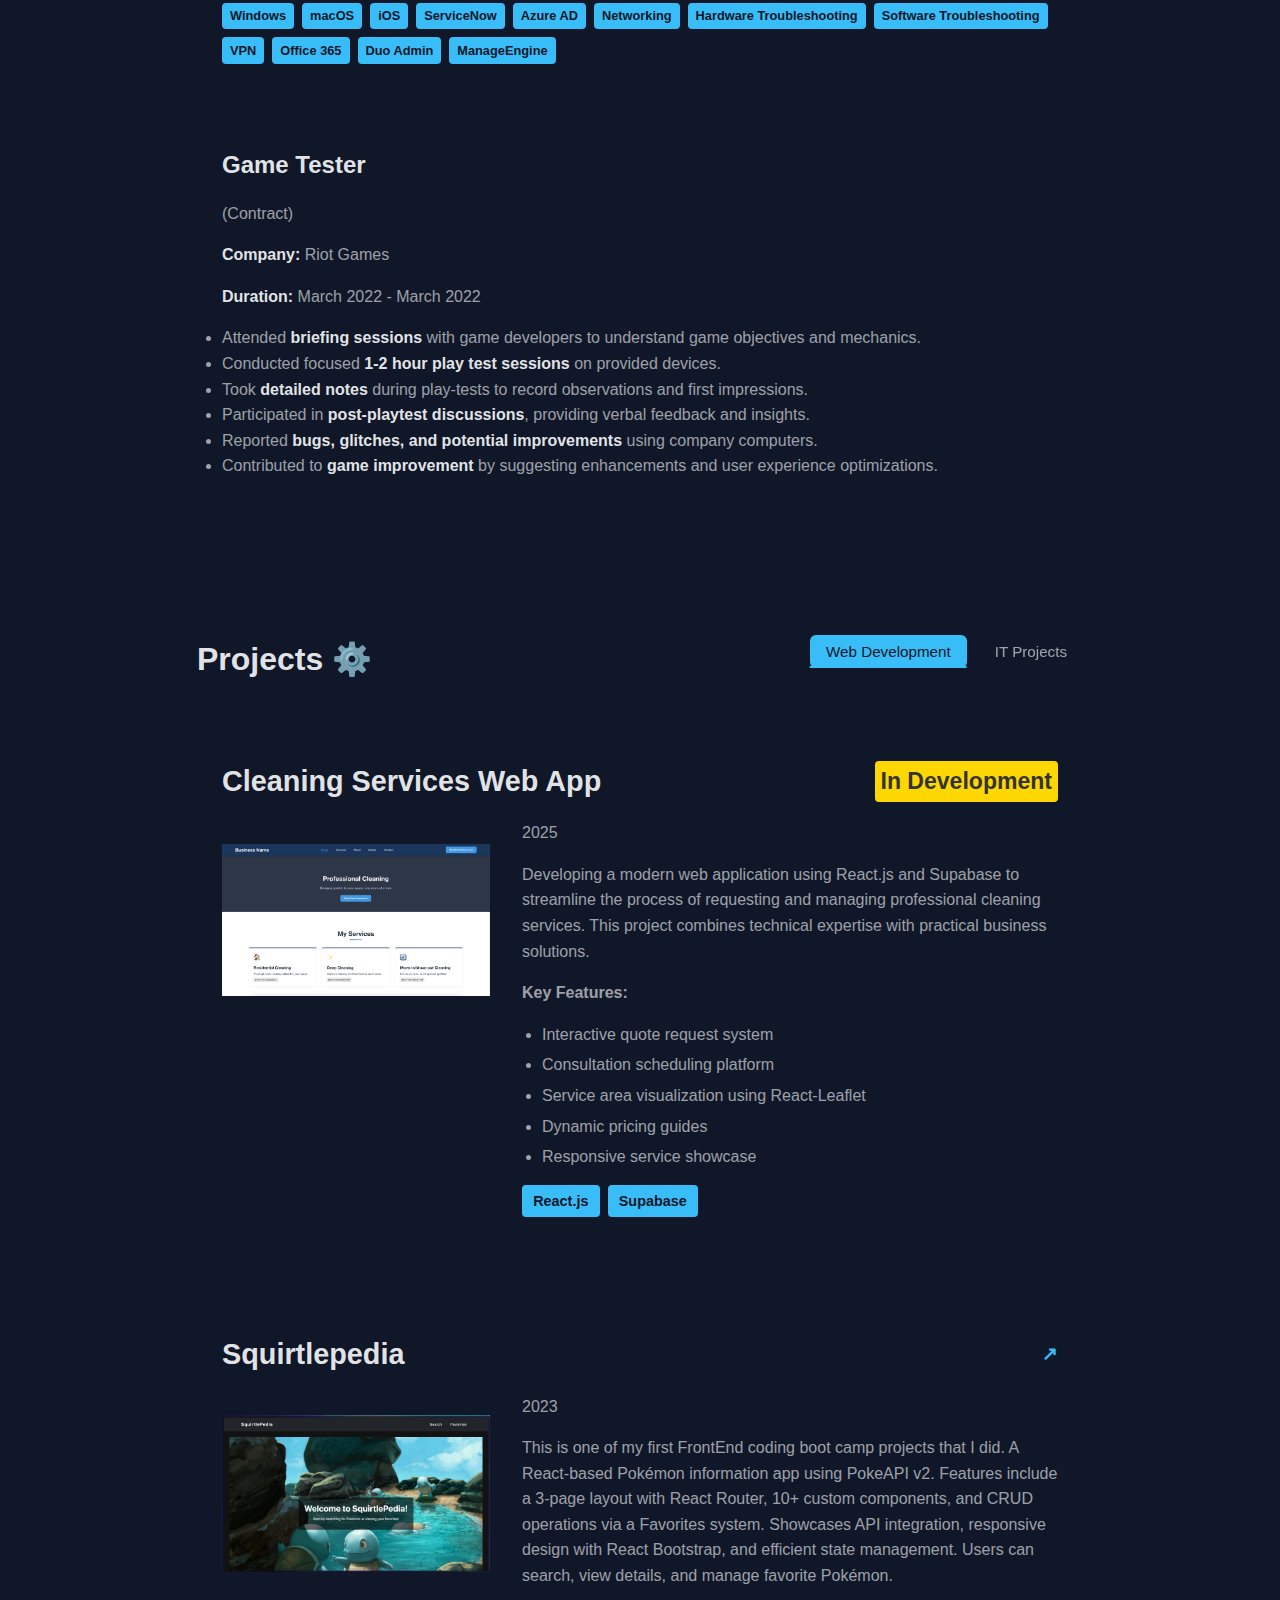
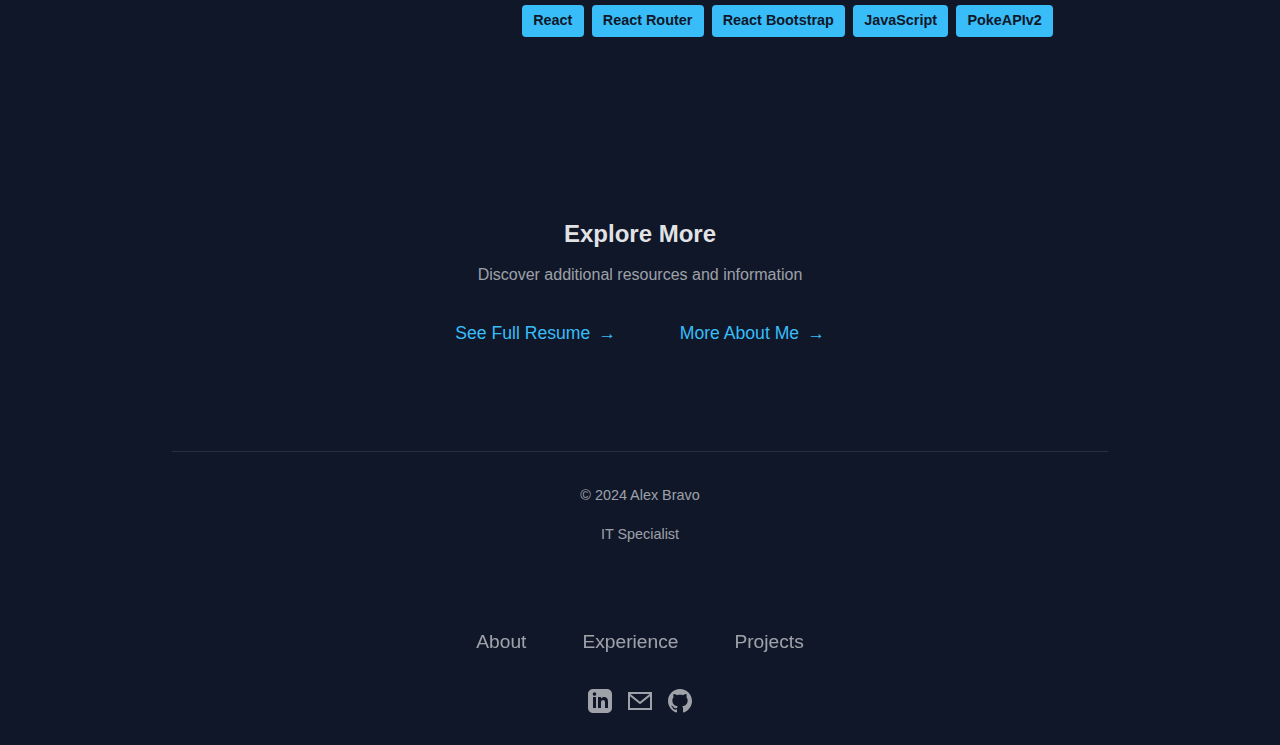
==== commit 19c0ee7f: "added email icon with link to contact me" ====
--- a/index.html
+++ b/index.html
@@ -57,6 +57,9 @@
             <div class="header-social">
                 <a href="https://www.linkedin.com/in/alex-brav0/" target="_blank" rel="noopener noreferrer" aria-label="LinkedIn">
                     <svg xmlns="http://www.w3.org/2000/svg" width="24" height="24" viewBox="0 0 24 24" fill="currentColor"><path d="M19 0h-14c-2.761 0-5 2.239-5 5v14c0 2.761 2.239 5 5 5h14c2.762 0 5-2.239 5-5v-14c0-2.761-2.238-5-5-5zm-11 19h-3v-11h3v11zm-1.5-12.268c-.966 0-1.75-.79-1.75-1.764s.784-1.764 1.75-1.764 1.75.79 1.75 1.764-.783 1.764-1.75 1.764zm13.5 12.268h-3v-5.604c0-3.368-4-3.113-4 0v5.604h-3v-11h3v1.765c1.396-2.586 7-2.777 7 2.476v6.759z"/></svg>
+                </a>
+                <a href="mailto:alexbrav0@icloud.com" target="_blank" rel="noopener noreferrer" aria-label="Email">
+                    <svg xmlns="http://www.w3.org/2000/svg" width="24" height="24" viewBox="0 0 24 24" fill="currentColor"><path d="M0 3v18h24v-18h-24zm21.518 2l-9.518 7.713-9.518-7.713h19.036zm-19.518 14v-11.817l10 8.104 10-8.104v11.817h-20z"/></svg>
                 </a>
                 <a href="https://github.com/ItsAl3xx" target="_blank" rel="noopener noreferrer" aria-label="GitHub">
                     <svg xmlns="http://www.w3.org/2000/svg" width="24" height="24" viewBox="0 0 24 24" fill="currentColor"><path d="M12 0c-6.626 0-12 5.373-12 12 0 5.302 3.438 9.8 8.207 11.387.599.111.793-.261.793-.577v-2.234c-3.338.726-4.033-1.416-4.033-1.416-.546-1.387-1.333-1.756-1.333-1.756-1.089-.745.083-.729.083-.729 1.205.084 1.839 1.237 1.839 1.237 1.07 1.834 2.807 1.304 3.492.997.107-.775.418-1.305.762-1.604-2.665-.305-5.467-1.334-5.467-5.931 0-1.311.469-2.381 1.236-3.221-.124-.303-.535-1.524.117-3.176 0 0 1.008-.322 3.301 1.23.957-.266 1.983-.399 3.003-.404 1.02.005 2.047.138 3.006.404 2.291-1.552 3.297-1.23 3.297-1.23.653 1.653.242 2.874.118 3.176.77.84 1.235 1.911 1.235 3.221 0 4.609-2.807 5.624-5.479 5.921.43.372.823 1.102.823 2.222v3.293c0 .319.192.694.801.576 4.765-1.589 8.199-6.086 8.199-11.386 0-6.627-5.373-12-12-12z"/></svg>
@@ -312,6 +315,9 @@
                     <a href="https://www.linkedin.com/in/alex-brav0" target="_blank" rel="noopener noreferrer" aria-label="LinkedIn">
                         <svg xmlns="http://www.w3.org/2000/svg" width="24" height="24" viewBox="0 0 24 24" fill="currentColor"><path d="M19 0h-14c-2.761 0-5 2.239-5 5v14c0 2.761 2.239 5 5 5h14c2.762 0 5-2.239 5-5v-14c0-2.761-2.238-5-5-5zm-11 19h-3v-11h3v11zm-1.5-12.268c-.966 0-1.75-.79-1.75-1.764s.784-1.764 1.75-1.764 1.75.79 1.75 1.764-.783 1.764-1.75 1.764zm13.5 12.268h-3v-5.604c0-3.368-4-3.113-4 0v5.604h-3v-11h3v1.765c1.396-2.586 7-2.777 7 2.476v6.759z"/></svg>
                     </a>
+                    <a href="mailto:alexbrav0@icloud.com" target="_blank" rel="noopener noreferrer" aria-label="Email">
+                        <svg xmlns="http://www.w3.org/2000/svg" width="24" height="24" viewBox="0 0 24 24" fill="currentColor"><path d="M0 3v18h24v-18h-24zm21.518 2l-9.518 7.713-9.518-7.713h19.036zm-19.518 14v-11.817l10 8.104 10-8.104v11.817h-20z"/></svg>
+                    </a>
                     <a href="https://github.com/ItsAl3xx" target="_blank" rel="noopener noreferrer" aria-label="GitHub">
                         <svg xmlns="http://www.w3.org/2000/svg" width="24" height="24" viewBox="0 0 24 24" fill="currentColor"><path d="M12 0c-6.626 0-12 5.373-12 12 0 5.302 3.438 9.8 8.207 11.387.599.111.793-.261.793-.577v-2.234c-3.338.726-4.033-1.416-4.033-1.416-.546-1.387-1.333-1.756-1.333-1.756-1.089-.745.083-.729.083-.729 1.205.084 1.839 1.237 1.839 1.237 1.07 1.834 2.807 1.304 3.492.997.107-.775.418-1.305.762-1.604-2.665-.305-5.467-1.334-5.467-5.931 0-1.311.469-2.381 1.236-3.221-.124-.303-.535-1.524.117-3.176 0 0 1.008-.322 3.301 1.23.957-.266 1.983-.399 3.003-.404 1.02.005 2.047.138 3.006.404 2.291-1.552 3.297-1.23 3.297-1.23.653 1.653.242 2.874.118 3.176.77.84 1.235 1.911 1.235 3.221 0 4.609-2.807 5.624-5.479 5.921.43.372.823 1.102.823 2.222v3.293c0 .319.192.694.801.576 4.765-1.589 8.199-6.086 8.199-11.386 0-6.627-5.373-12-12-12z"/></svg>
                     </a>
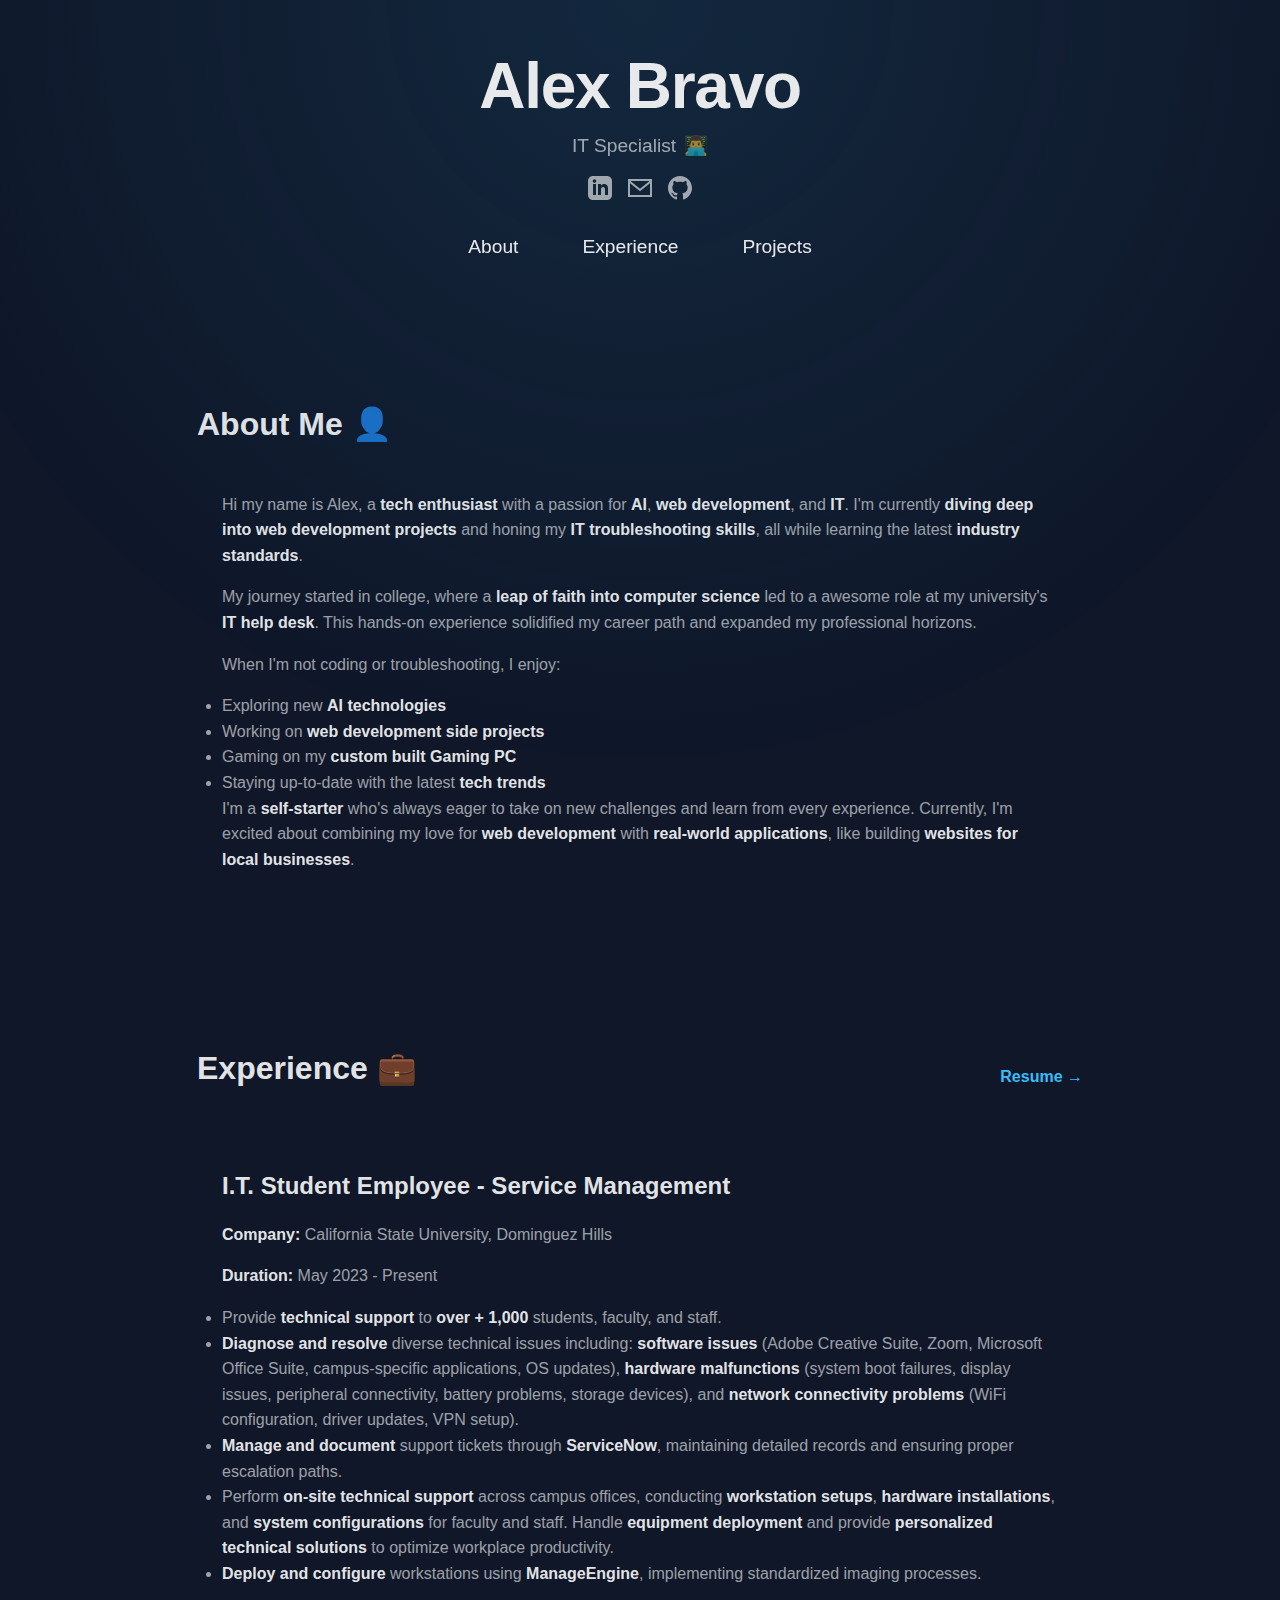
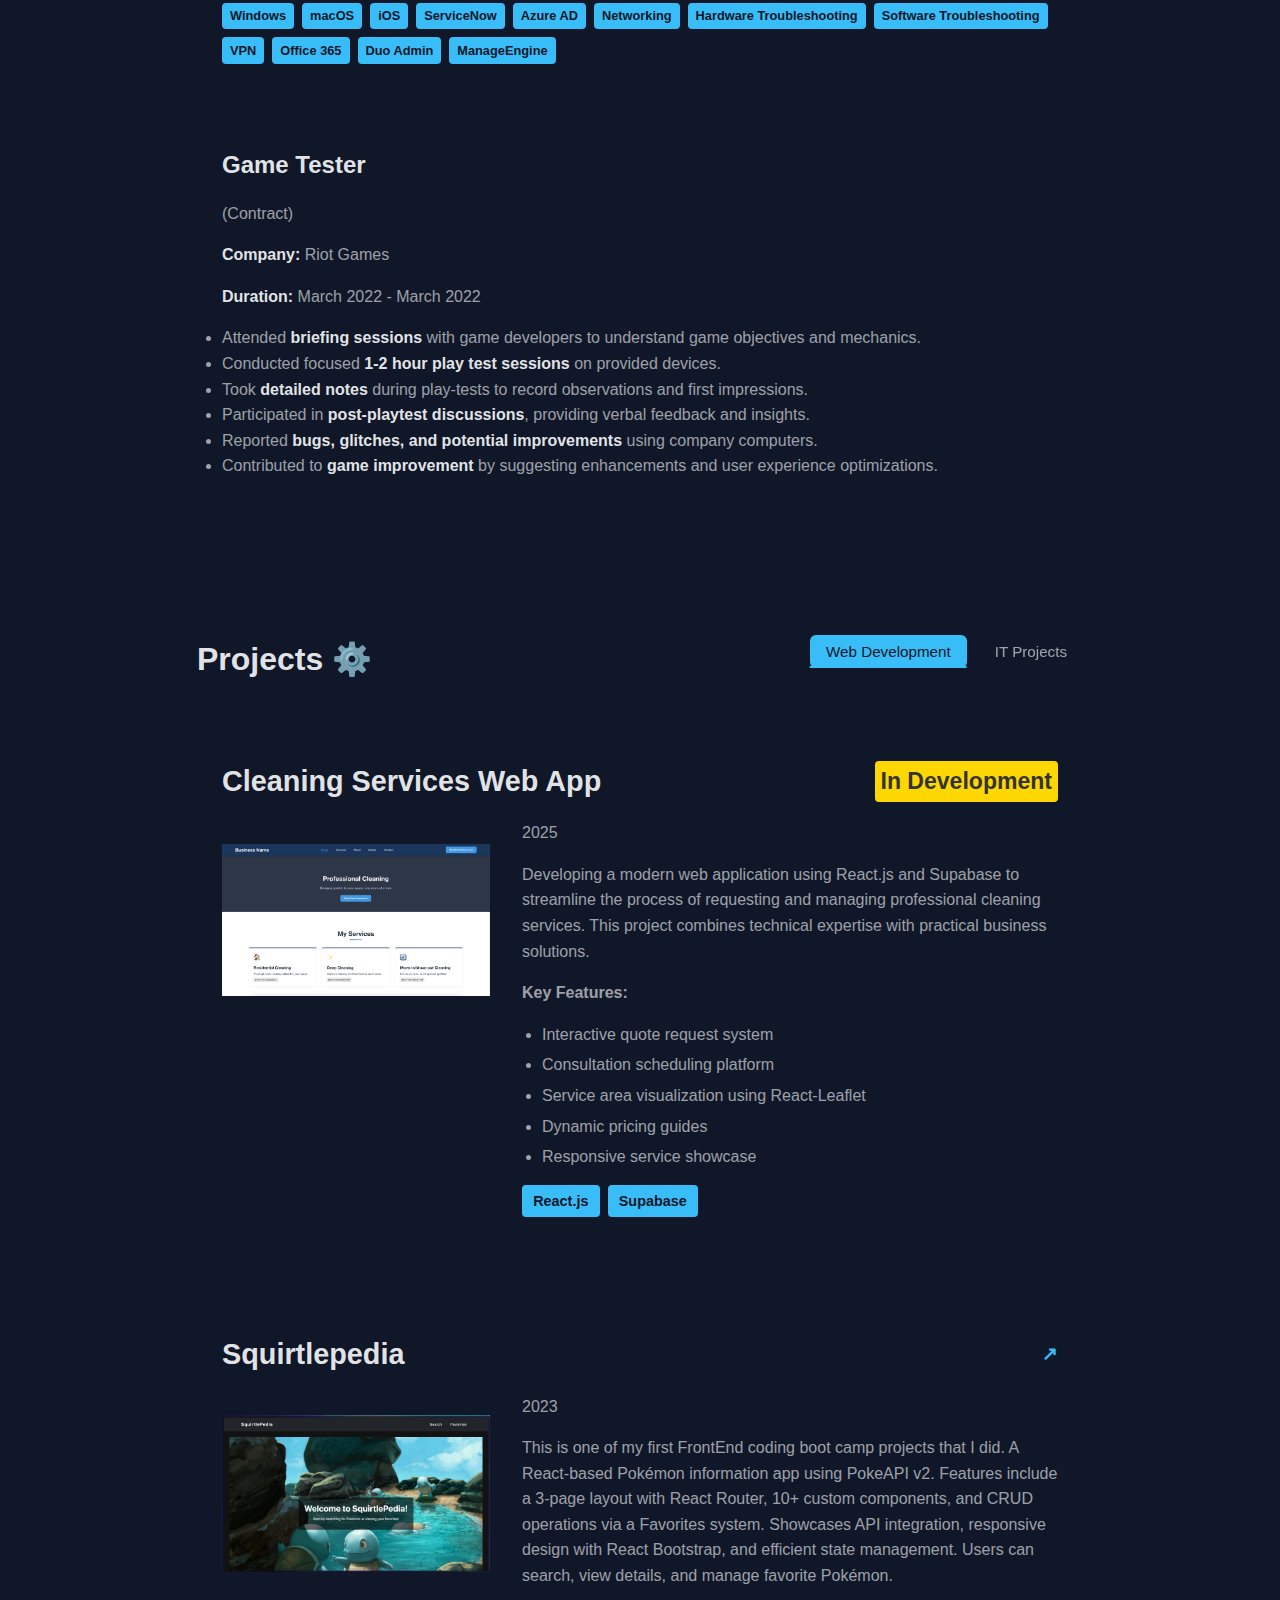
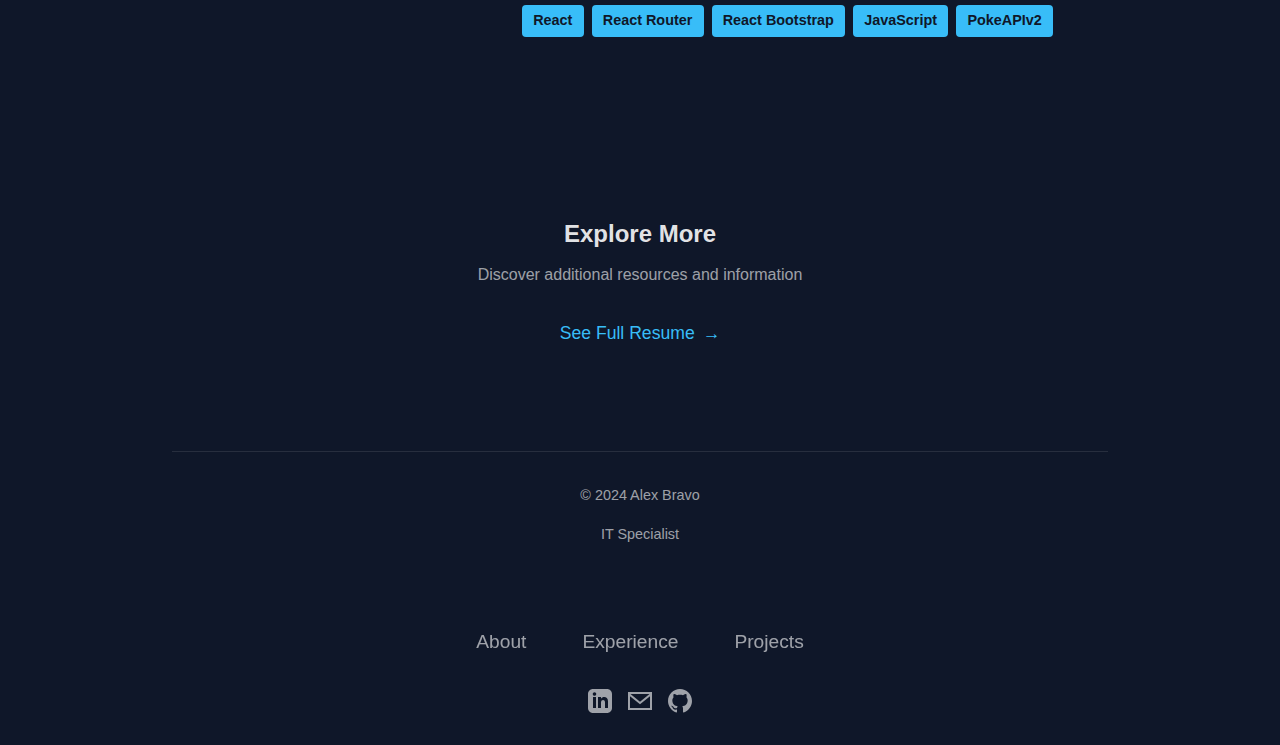
==== commit 1704da59: "took away more about me page" ====
--- a/index.html
+++ b/index.html
@@ -290,7 +290,7 @@
                         See Full Resume
                         <span class="arrow">→</span>
                     </a>
-                    <a href="more-about-me.html" class="modern-link">More About Me <span class="arrow">→</span></a>
+                   <!-- <a href="more-about-me.html" class="modern-link">More About Me <span class="arrow">→</span></a> -->
                 </div>
             </section>
         </main>
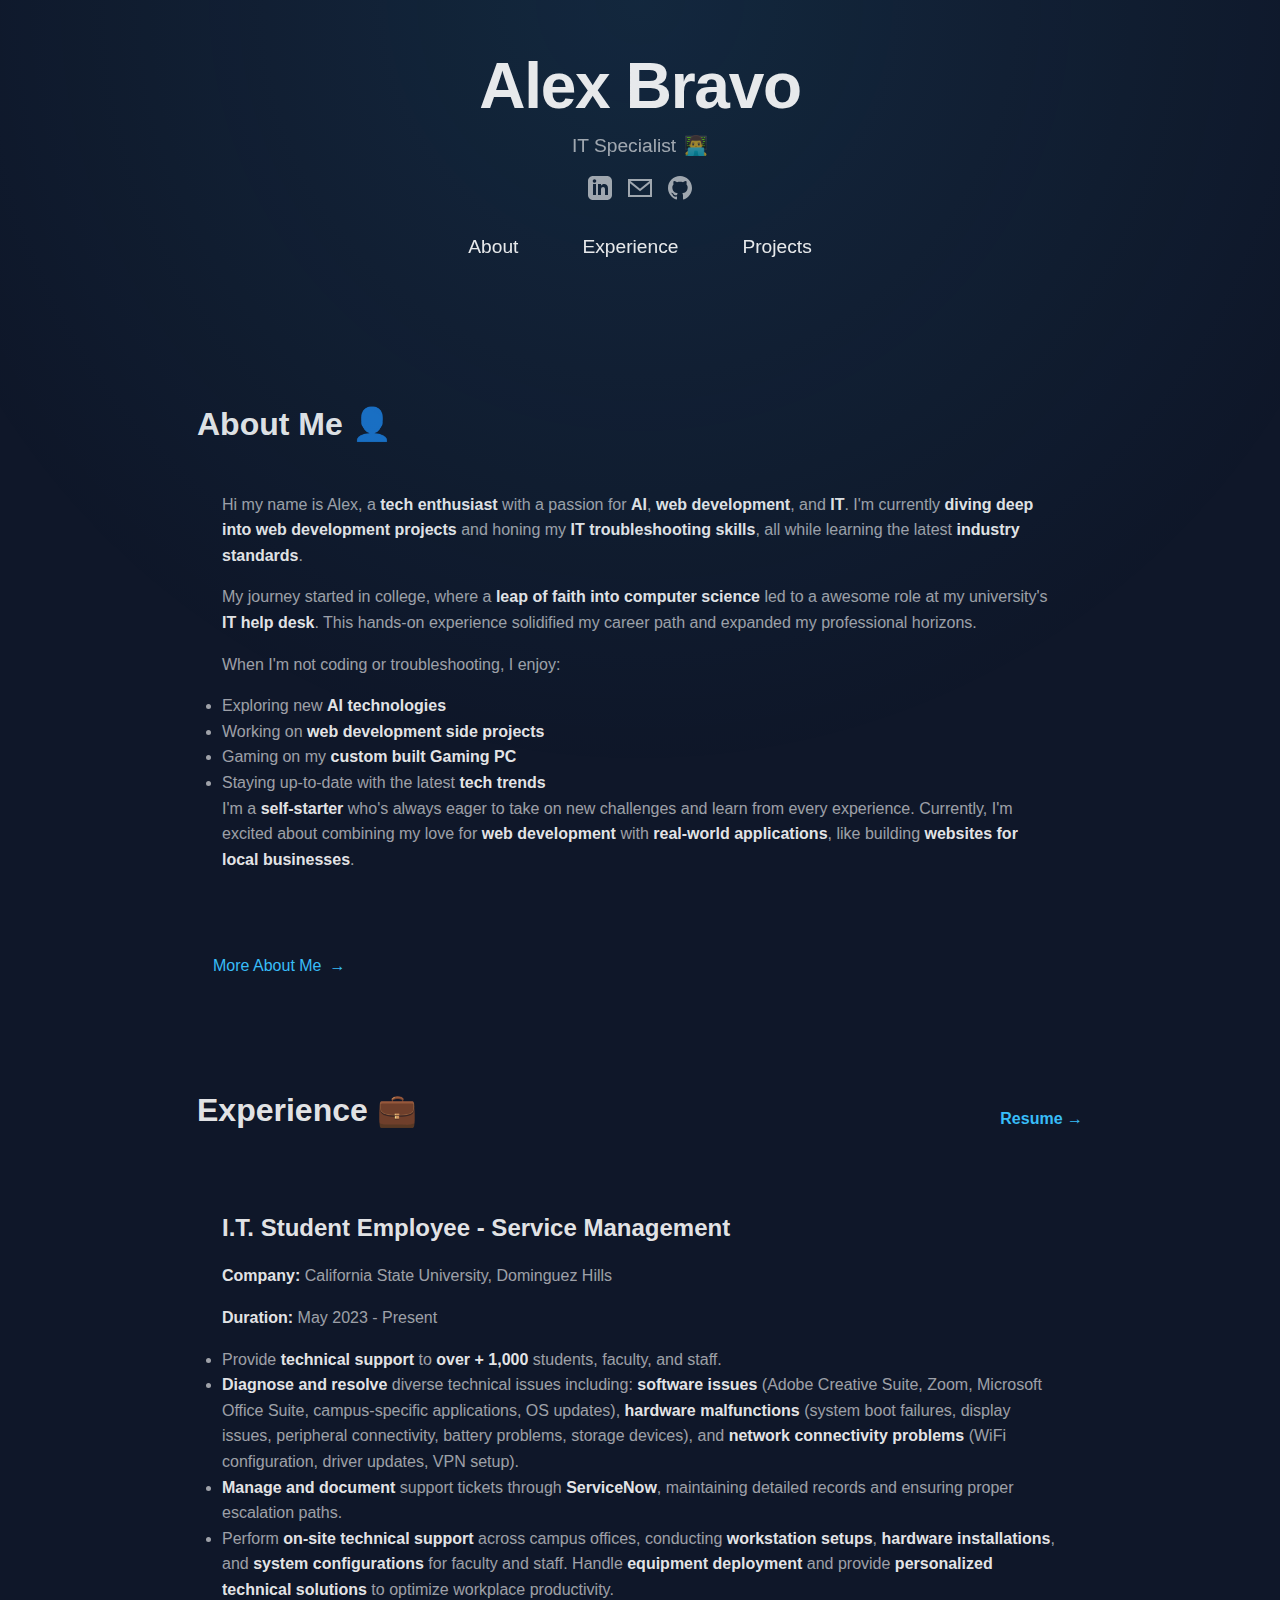
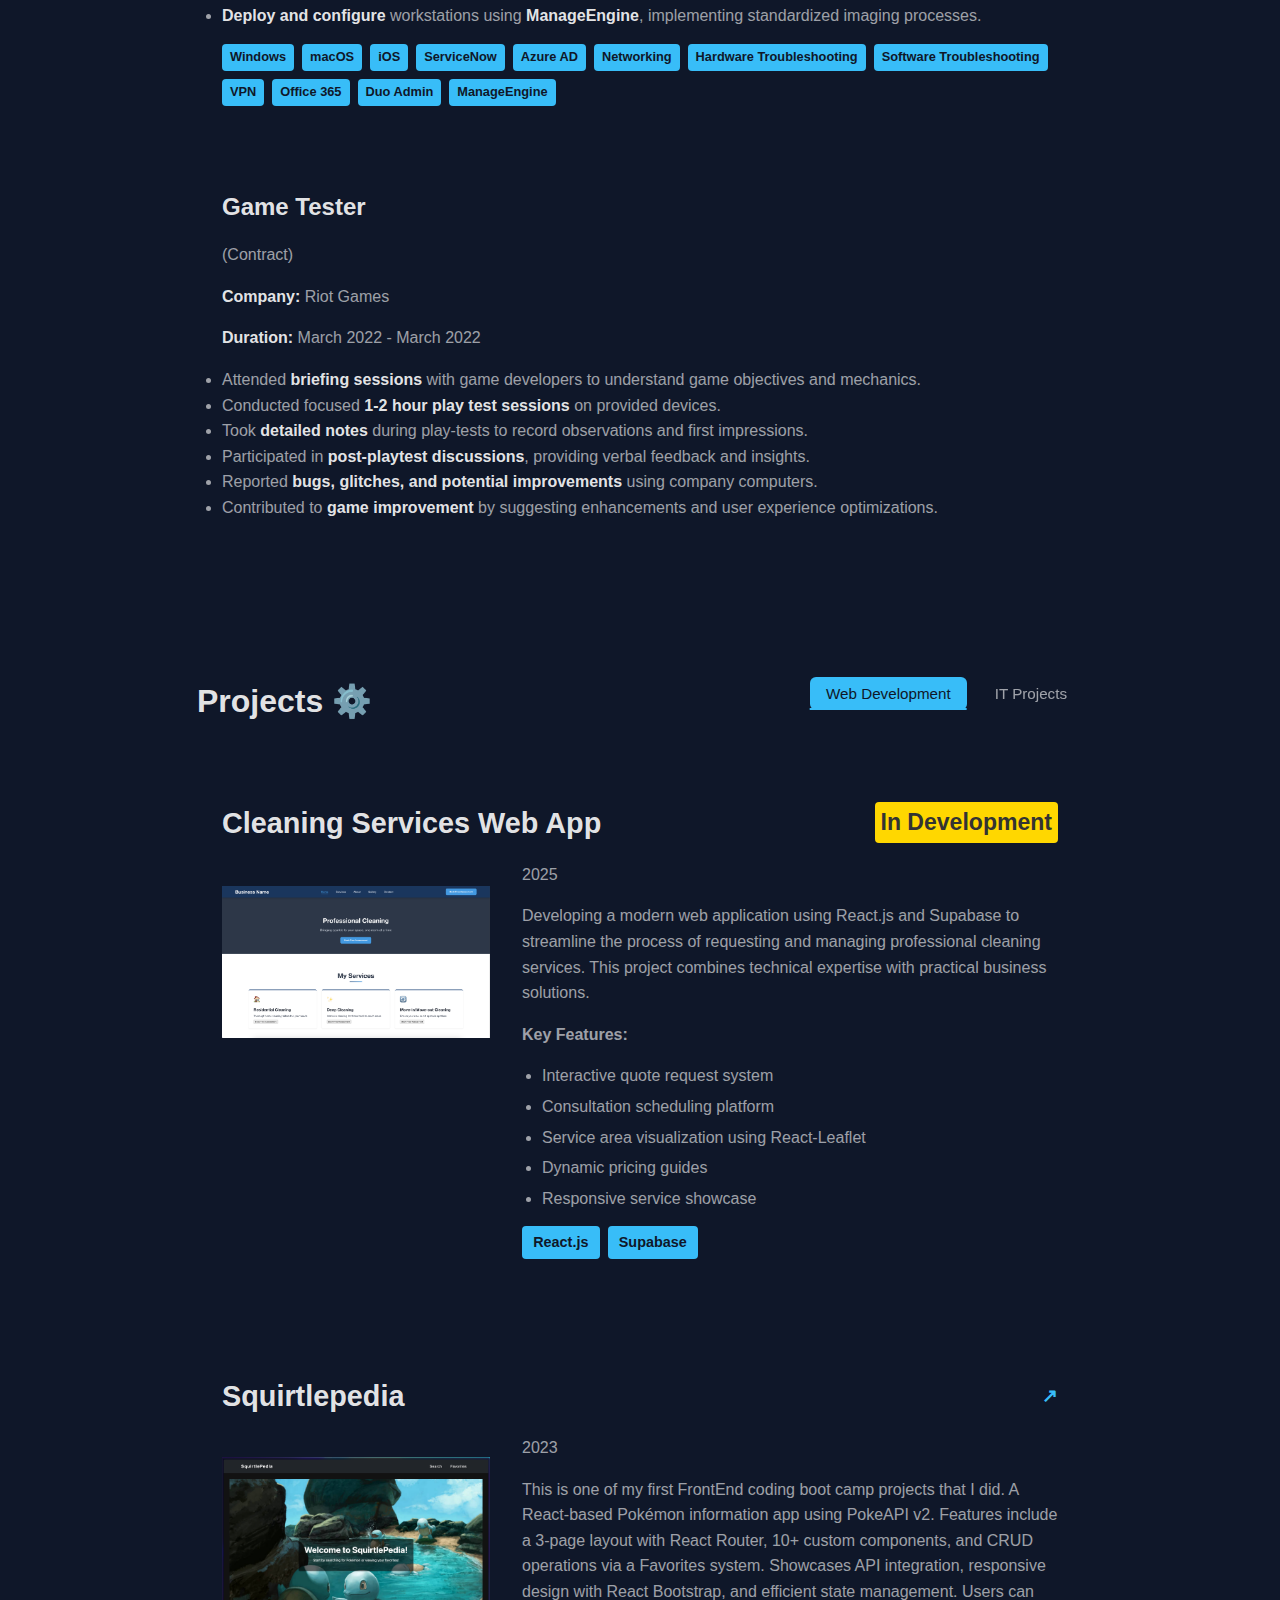
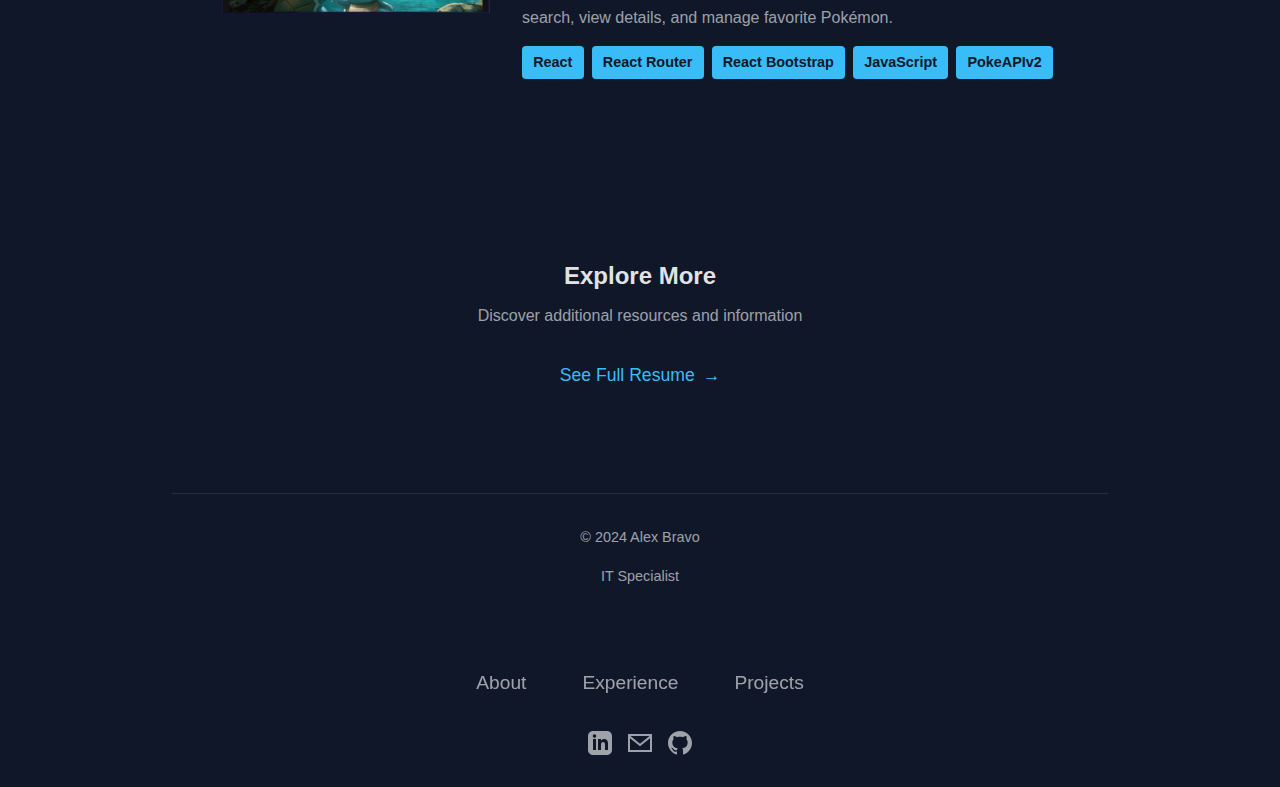
==== commit 91ecd90b: "More about me changed" ====
--- a/index.html
+++ b/index.html
@@ -99,7 +99,7 @@
                     <p>I'm a <span class="highlight">self-starter</span> who's always eager to take on new challenges and learn from every experience. Currently, I'm excited about combining my love for <span class="highlight">web development</span> with <span class="highlight">real-world applications</span>, like building <span class="highlight">websites for local businesses</span>.</p>
                 </div>
                 
-                <!-- <a href="more-about-me.html" class="modern-link">More About Me <span class="arrow">→</span></a> -->
+                <a href="more-about-me.html" class="modern-link">More About Me <span class="arrow">→</span></a>
             </section>
             
             <!-- Experience Section:
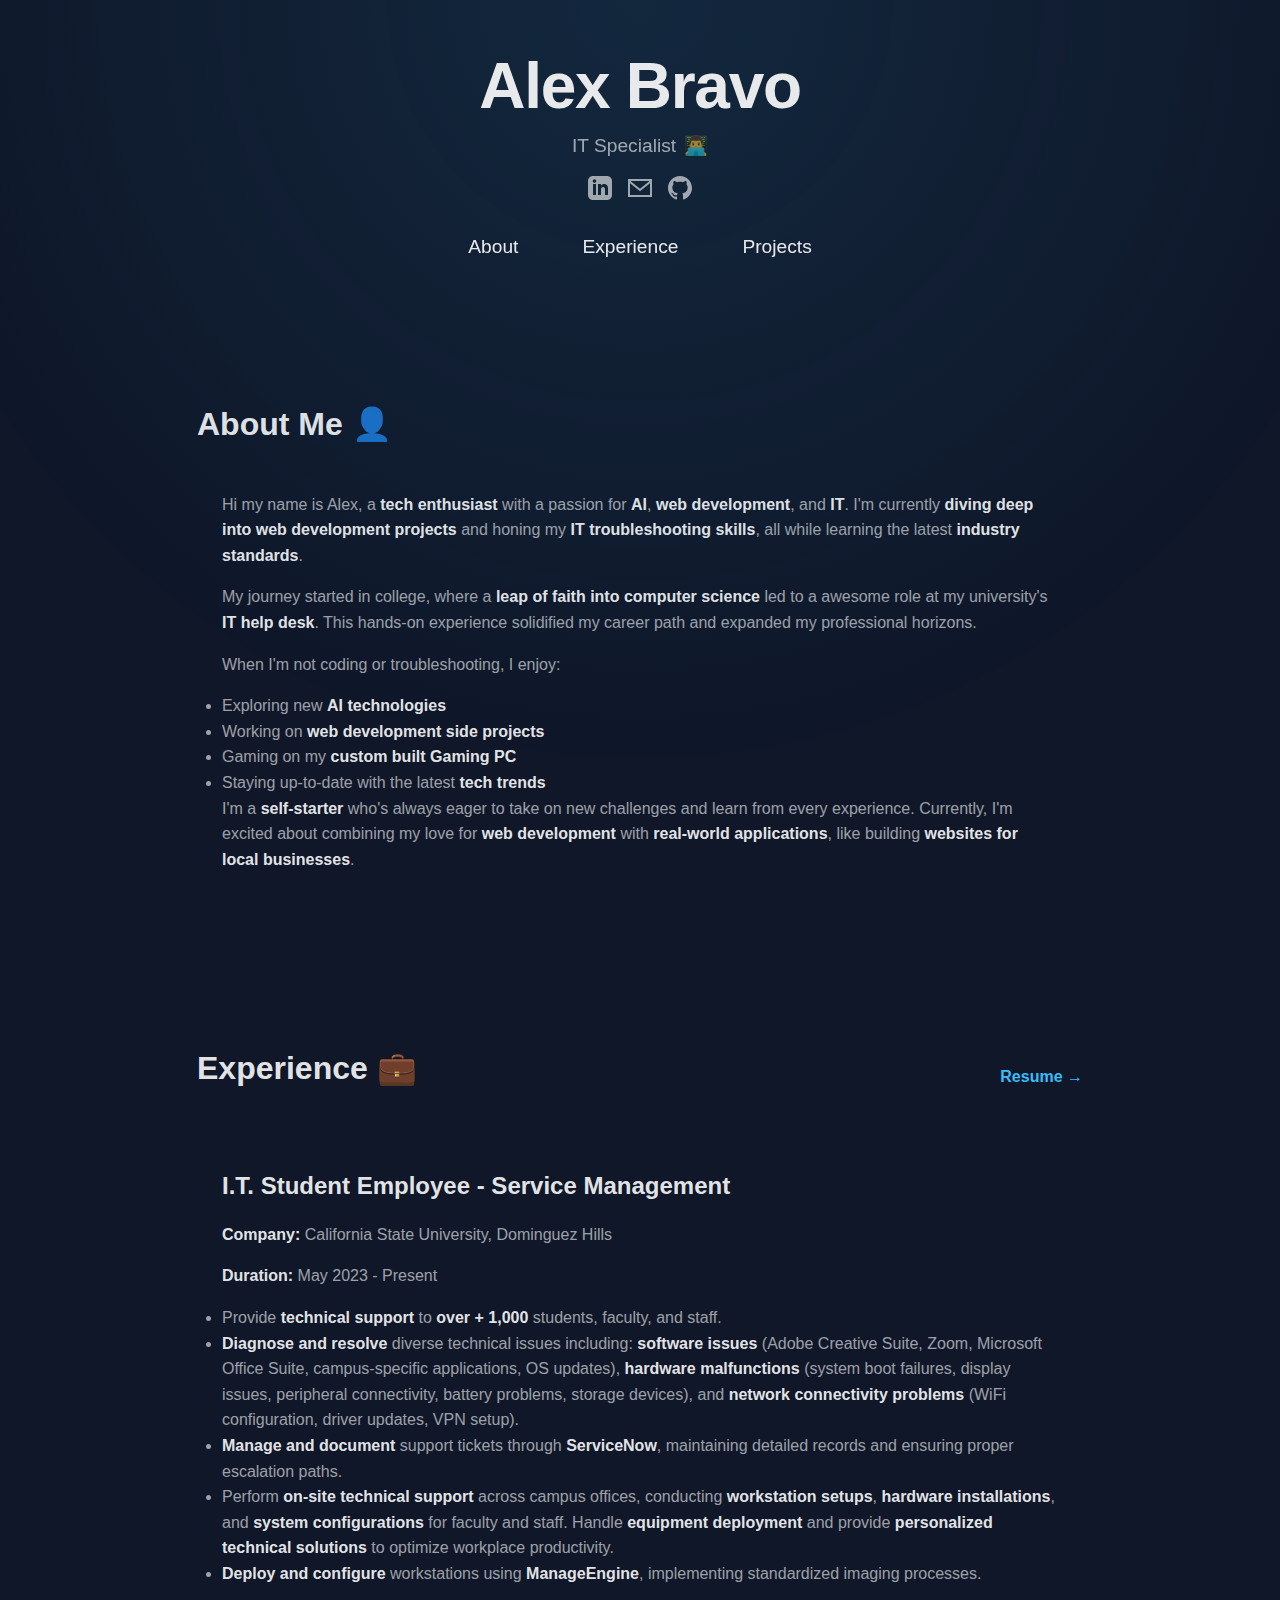
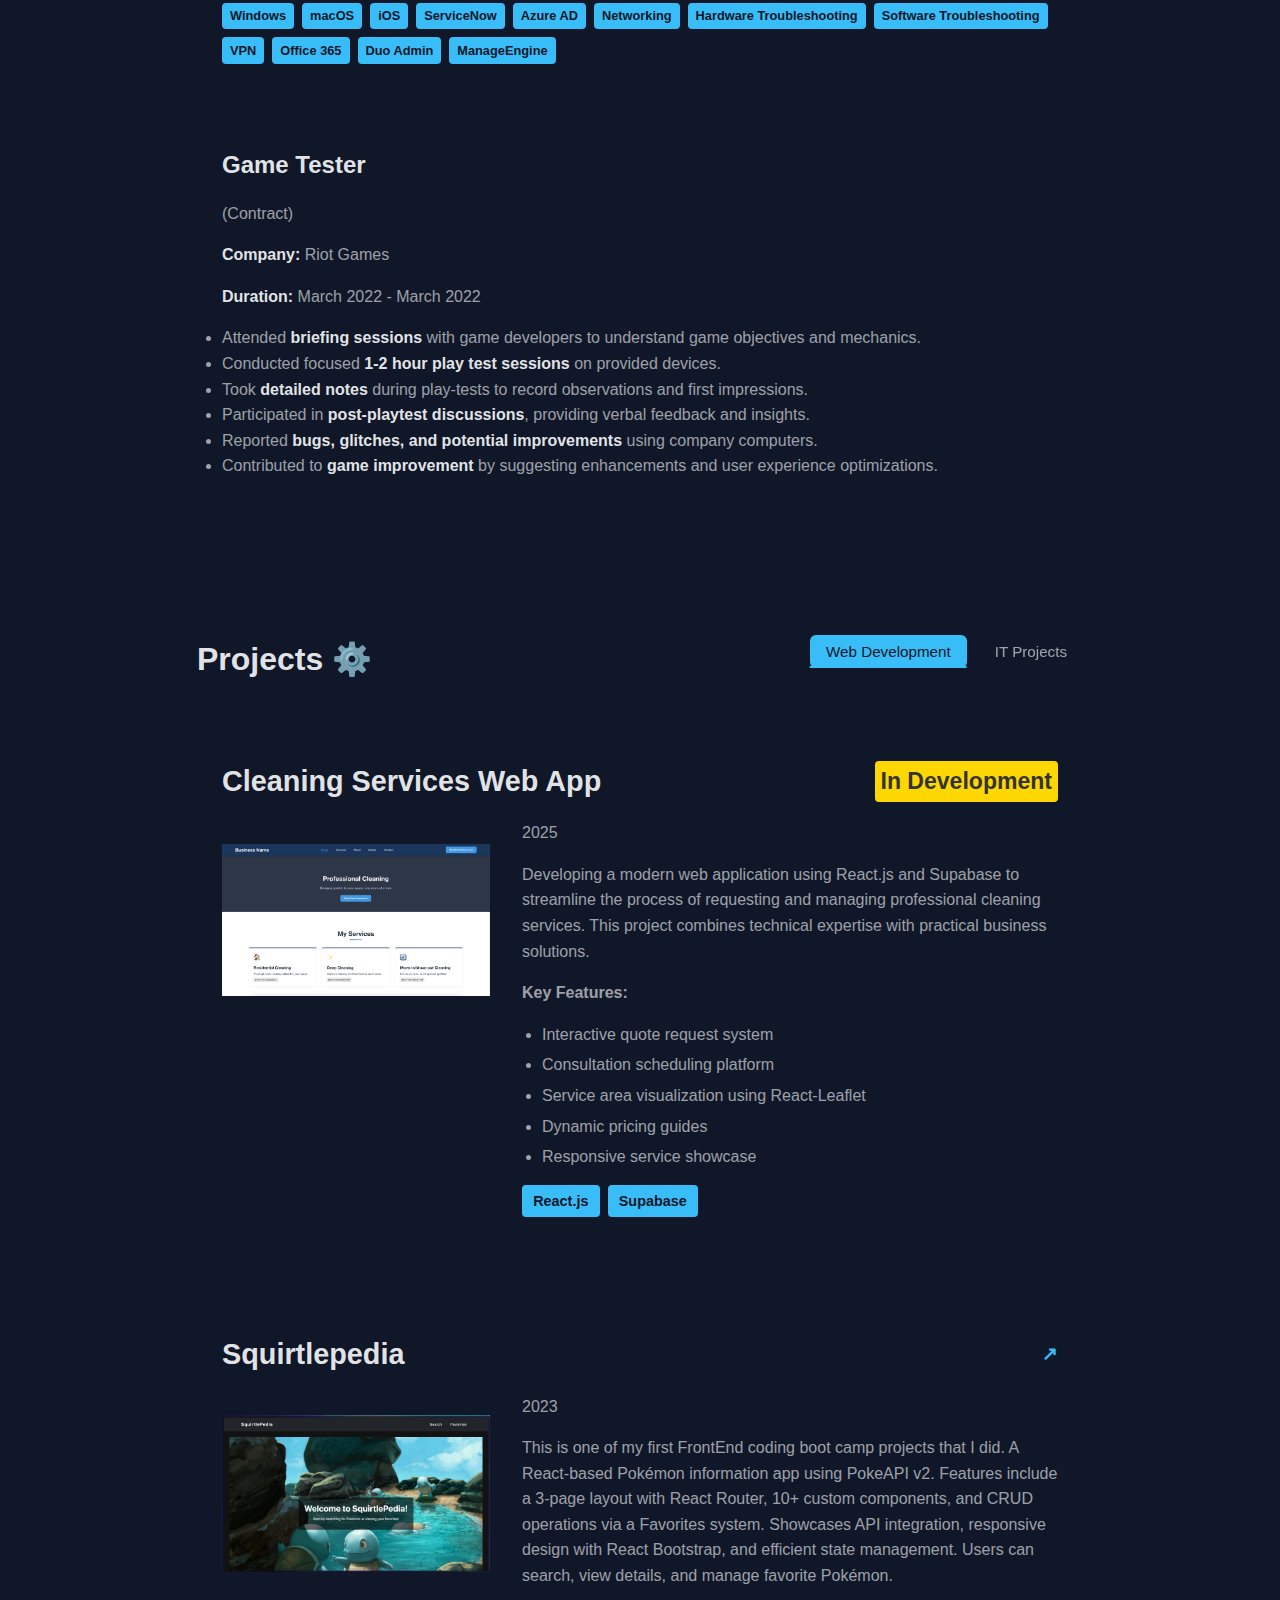
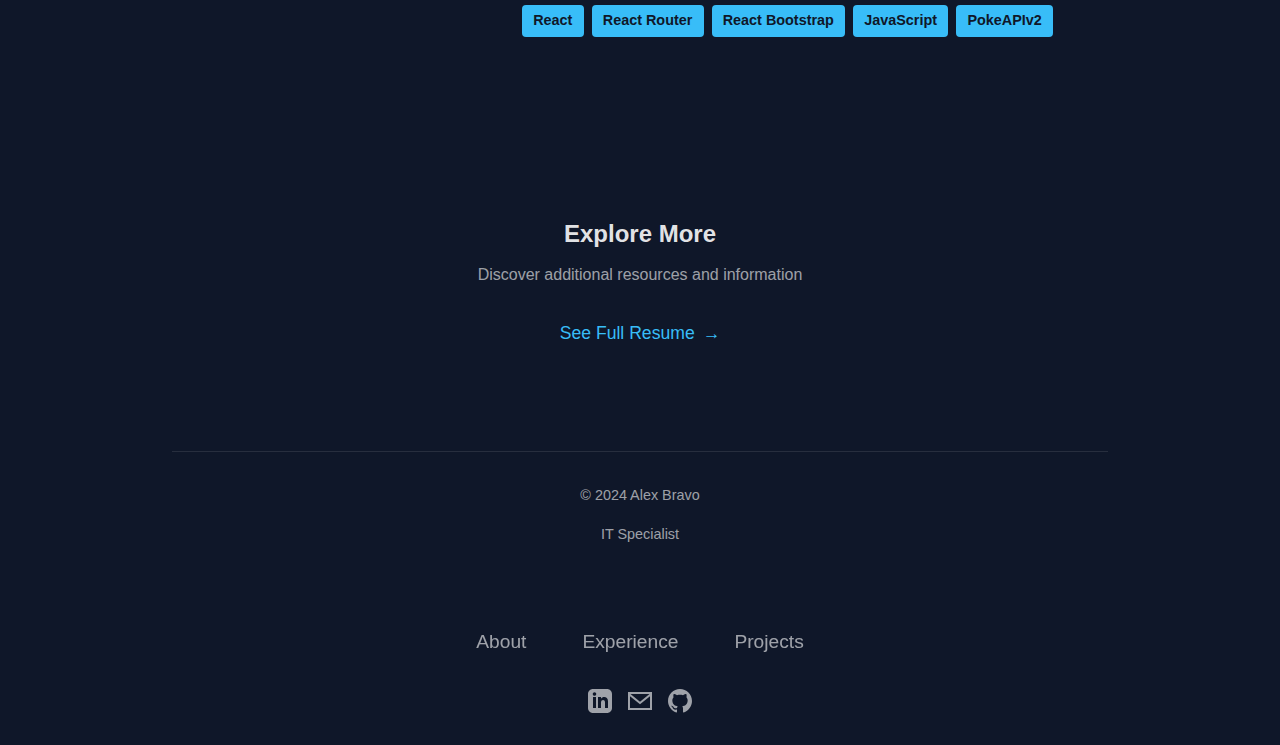
==== commit 56c271f7: "changed the style for the more about me page" ====
--- a/index.html
+++ b/index.html
@@ -99,7 +99,7 @@
                     <p>I'm a <span class="highlight">self-starter</span> who's always eager to take on new challenges and learn from every experience. Currently, I'm excited about combining my love for <span class="highlight">web development</span> with <span class="highlight">real-world applications</span>, like building <span class="highlight">websites for local businesses</span>.</p>
                 </div>
                 
-                <a href="more-about-me.html" class="modern-link">More About Me <span class="arrow">→</span></a>
+                <!-- <a href="more-about-me.html" class="modern-link">More About Me <span class="arrow">→</span></a> -->
             </section>
             
             <!-- Experience Section:
--- a/style.css
+++ b/style.css
@@ -1619,4 +1619,166 @@
         flex-direction: column; /* Stack items vertically */
         gap: 0.25rem; /* Reduce gap between stacked items */
     }
+}
+
+/* About Me Page Styles */
+.main .header {
+  text-align: center;
+  margin-bottom: 3rem;
+}
+
+.main .header h1 {
+  font-size: 3rem;
+  margin-bottom: 0.5rem;
+}
+
+.main .header .subtitle {
+  font-size: 1.2rem;
+  color: var(--text-secondary);
+}
+
+.profile {
+  display: flex;
+  flex-direction: column;
+  align-items: center;
+  gap: 2rem;
+  margin-bottom: 3rem;
+  text-align: center;
+}
+
+.profile-image {
+  width: 200px;
+  height: 200px;
+  border-radius: 50%;
+  overflow: hidden;
+  border: 3px solid var(--accent);
+  box-shadow: 0 8px 20px rgba(0, 0, 0, 0.3);
+}
+
+.profile-photo {
+  width: 100%;
+  height: 100%;
+  object-fit: cover;
+}
+
+.profile-content {
+  max-width: 700px;
+  font-size: 1.1rem;
+  line-height: 1.7;
+}
+
+.card {
+  background-color: var(--bg-secondary);
+  border-radius: 12px;
+  padding: 2rem;
+  margin-bottom: 2.5rem;
+  border: 1px solid rgba(255, 255, 255, 0.05);
+  transition: transform 0.3s ease, box-shadow 0.3s ease;
+}
+
+.card:hover {
+  transform: translateY(-5px);
+  box-shadow: 0 10px 25px rgba(0, 0, 0, 0.2);
+}
+
+.card h3 {
+  font-size: 1.8rem;
+  margin-bottom: 1.5rem;
+  color: var(--text-primary);
+  border-bottom: 2px solid var(--accent);
+  padding-bottom: 0.5rem;
+  display: inline-block;
+}
+
+.hobbies {
+  display: grid;
+  grid-template-columns: repeat(auto-fit, minmax(300px, 1fr));
+  gap: 2rem;
+}
+
+.hobby {
+  padding: 1.5rem;
+  background-color: rgba(255, 255, 255, 0.03);
+  border-radius: 8px;
+  transition: transform 0.2s ease;
+}
+
+.hobby:hover {
+  transform: translateY(-3px);
+}
+
+.hobby h4 {
+  font-size: 1.3rem;
+  margin-bottom: 1rem;
+  color: var(--accent);
+}
+
+.interests {
+  display: grid;
+  grid-template-columns: repeat(auto-fit, minmax(200px, 1fr));
+  gap: 1.5rem;
+}
+
+.interest {
+  padding: 1.5rem;
+  background-color: rgba(255, 255, 255, 0.03);
+  border-radius: 8px;
+}
+
+.interest h4 {
+  font-size: 1.2rem;
+  margin-bottom: 1rem;
+  color: var(--accent);
+  text-align: center;
+}
+
+.interest ul {
+  list-style-type: none;
+  padding: 0;
+}
+
+.interest ul li {
+  padding: 0.5rem 0;
+  border-bottom: 1px solid rgba(255, 255, 255, 0.05);
+  text-align: center;
+}
+
+.interest ul li:last-child {
+  border-bottom: none;
+}
+
+.quote {
+  font-style: italic;
+  font-size: 1.2rem;
+  color: var(--text-primary);
+  margin-top: 1.5rem;
+  padding-left: 1rem;
+  border-left: 3px solid var(--accent);
+}
+
+/* Mobile Responsiveness */
+@media (min-width: 768px) {
+  .profile {
+    flex-direction: row;
+    text-align: left;
+  }
+}
+
+@media (max-width: 767px) {
+  .main .header h1 {
+    font-size: 2.5rem;
+  }
+  
+  .card {
+    padding: 1.5rem;
+  }
+  
+  .hobbies, .interests {
+    grid-template-columns: 1fr;
+    gap: 1.5rem;
+  }
+  
+  .profile-content {
+    font-size: 1rem;
+  }
 }